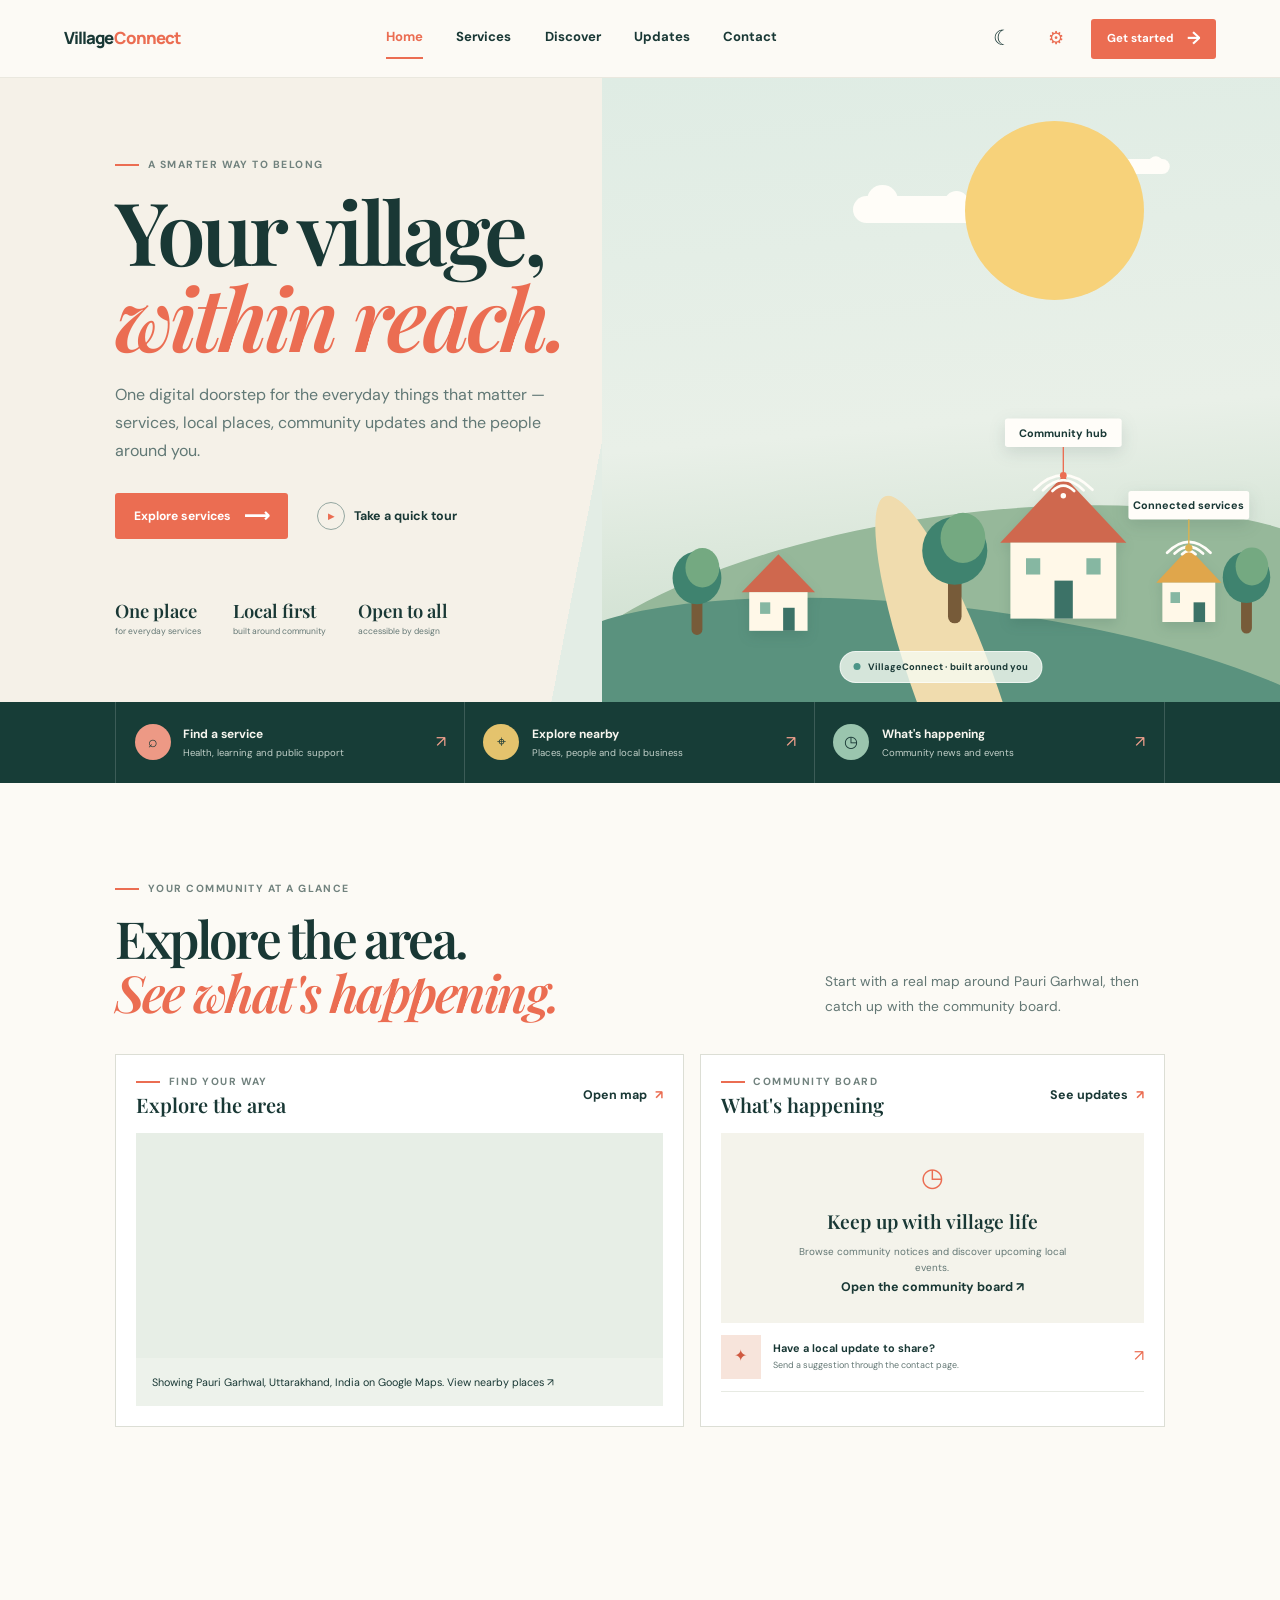
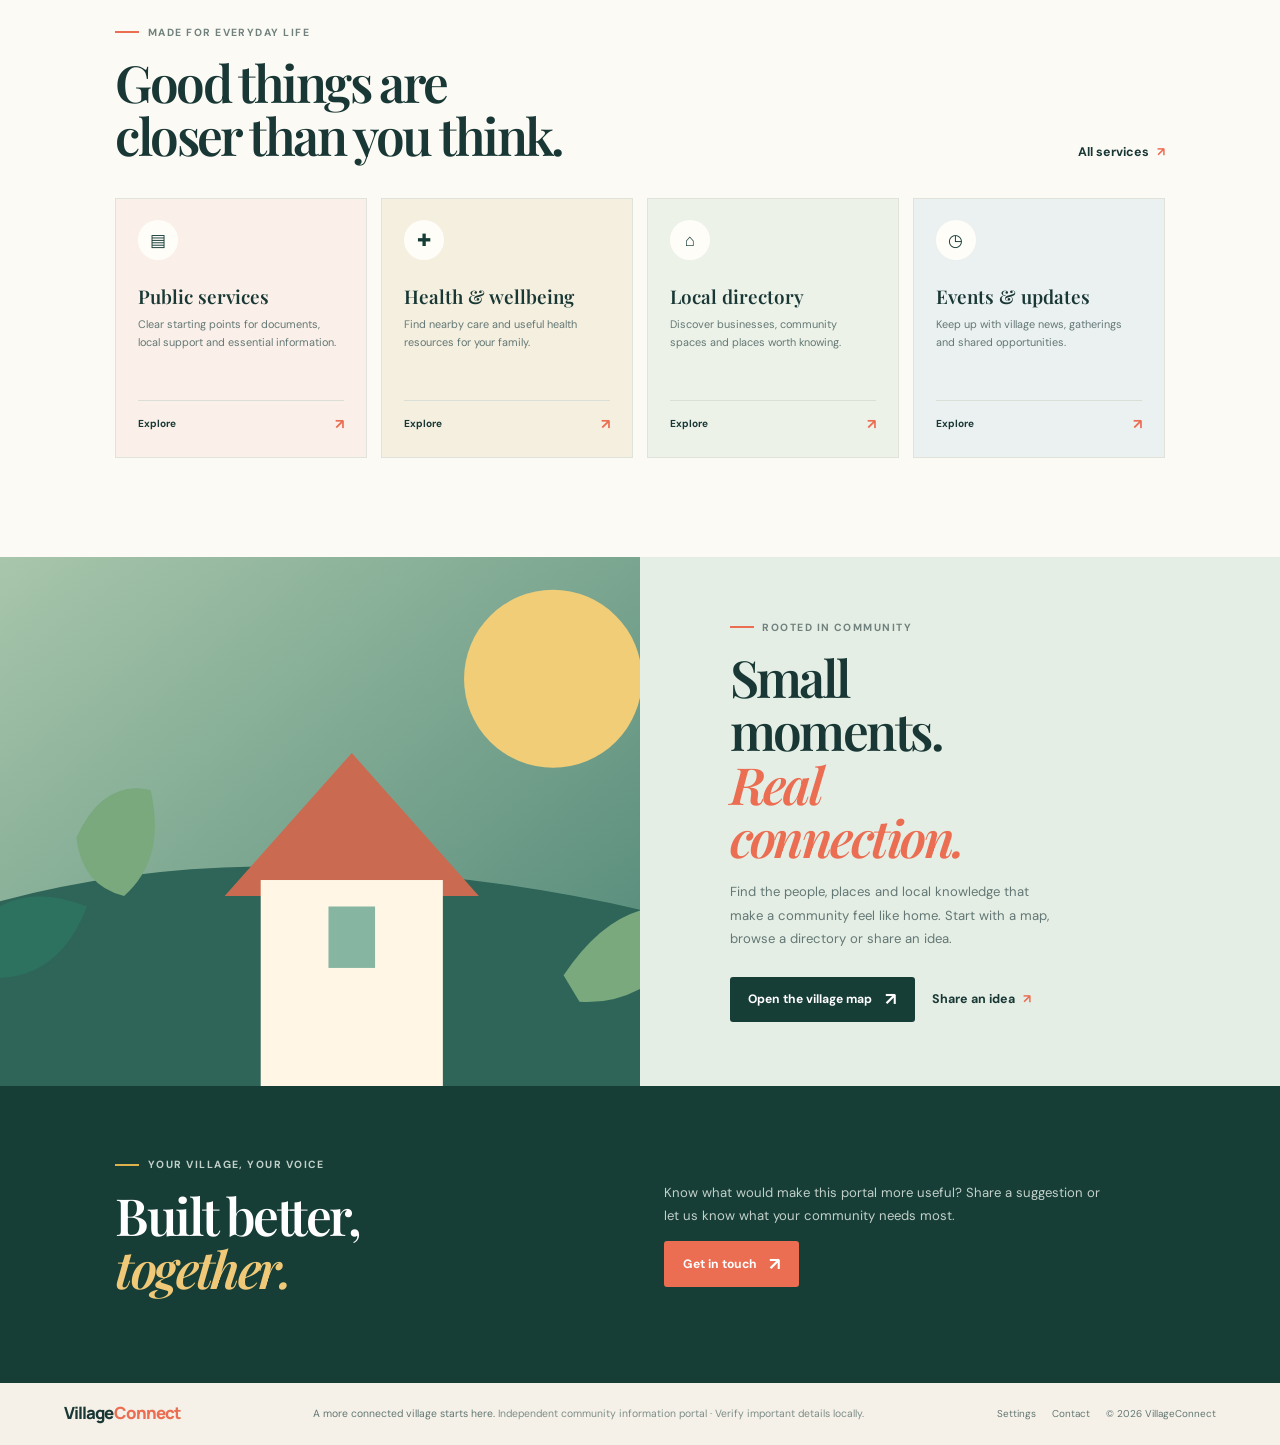
==== index.html @ 23a6b97a "Re-uploaded improved version of VillageConnect Fixes and improvements and new features added." ====
<!doctype html>
<html lang="en">
<head>
  <meta charset="utf-8" />
  <meta name="viewport" content="width=device-width, initial-scale=1" />
  <meta name="theme-color" content="#f7f4ec" />
  <meta name="description" content="VillageConnect brings village services, local places, events and community updates into one welcoming portal." />
  <title>VillageConnect — Your village, within reach</title>
<link rel="icon" href="favicon.svg" type="image/svg+xml">
<link rel="preconnect" href="https://fonts.googleapis.com" />
  <link rel="preconnect" href="https://fonts.gstatic.com" crossorigin />
  <link href="https://fonts.googleapis.com/css2?family=DM+Sans:wght@400;500;600;700&family=Manrope:wght@400;500;600;700;800&family=Playfair+Display:ital,wght@0,600;0,700;1,600;1,700&display=swap" rel="stylesheet" />
  <script src="theme-init.js"></script>
  <link rel="stylesheet" href="styles.css?v=20261008-settings" />
</head>
<body data-page="home">
  <a class="skip-link" href="#main">Skip to content</a>
  <header class="site-header">
    <a class="brand village-brand" href="index.html" aria-label="VillageConnect home"><span>Village<span>Connect</span></span></a>
    <button class="menu-button" type="button" aria-label="Open menu" aria-expanded="false" aria-controls="primary-nav"><span></span><span></span><span></span></button>
    <nav id="primary-nav" class="nav-links" aria-label="Main navigation"><a class="active" href="index.html">Home</a><a href="services.html">Services</a><a href="directory.html">Discover</a><a href="events.html">Updates</a><a href="feedback.html">Contact</a></nav>
    <div class="header-actions"><button class="tool-button theme-toggle" type="button" aria-pressed="false" aria-label="Switch to night mode" title="Switch to night mode"><span class="theme-icon" aria-hidden="true">☾</span></button><a class="settings-link" href="settings.html" aria-label="Open settings" title="Settings"><span aria-hidden="true">⚙</span></a><a class="button button-small button-coral" href="#village-explorer">Get started <span>→</span></a></div>
  </header>

  <main id="main">
    <section class="landing-hero">
      <div class="landing-copy">
        <p class="eyebrow"><span></span> A SMARTER WAY TO BELONG</p>
        <h1>Your village,<br /><em>within reach.</em></h1>
        <p class="landing-lead">One digital doorstep for the everyday things that matter — services, local places, community updates and the people around you.</p>
        <div class="hero-actions"><a class="button button-coral" href="services.html">Explore services <span>⟶</span></a><a class="text-link tour-link" href="#how-it-works"><span class="play">▶</span> Take a quick tour</a></div>
        <div class="landing-proof"><span><b>One place</b><small>for everyday services</small></span><span><b>Local first</b><small>built around community</small></span><span><b>Open to all</b><small>accessible by design</small></span></div>
      </div>
      <div class="landing-art" role="img" aria-label="Illustration of a connected village with local services">
        <div class="art-sky"><span class="art-sun"></span><span class="art-star star-one" aria-hidden="true">✦</span><span class="art-star star-two" aria-hidden="true">✧</span><span class="art-star star-three" aria-hidden="true">✦</span><span class="art-star star-four" aria-hidden="true">✧</span><span class="art-star star-five" aria-hidden="true">·</span><span class="art-cloud cloud-a"></span><span class="art-cloud cloud-b"></span></div>
        <div class="art-hill art-hill-back"></div><div class="art-hill art-hill-front"></div><div class="art-path"></div>
        <svg class="village-scene" viewBox="0 0 1000 620" preserveAspectRatio="xMidYMax meet" role="presentation" focusable="false">
          <g class="scene-tree" transform="translate(140 0)"><rect class="scene-trunk" x="-8" y="465" width="16" height="56" rx="8"/><ellipse class="scene-canopy" cx="0" cy="437" rx="36" ry="39"/><ellipse class="scene-canopy-light" cx="8" cy="422" rx="25" ry="29"/></g>
          <g class="scene-tree" transform="translate(520 0)"><rect class="scene-trunk" x="-10" y="430" width="20" height="74" rx="10"/><ellipse class="scene-canopy" cx="0" cy="397" rx="48" ry="50"/><ellipse class="scene-canopy-light" cx="12" cy="378" rx="33" ry="37"/></g>
          <g class="scene-tree" transform="translate(950 0)"><rect class="scene-trunk" x="-8" y="463" width="16" height="56" rx="8"/><ellipse class="scene-canopy" cx="0" cy="436" rx="35" ry="38"/><ellipse class="scene-canopy-light" cx="8" cy="420" rx="24" ry="28"/></g>
          <g class="scene-home scene-home-small" transform="translate(260 0)"><polygon class="scene-roof" points="-54,458 0,402 54,458"/><rect class="scene-wall" x="-43" y="458" width="86" height="57"/><rect class="scene-window" x="-27" y="473" width="15" height="17"/><rect class="scene-door" x="7" y="481" width="17" height="34"/></g>
          <g class="scene-home scene-home-main" transform="translate(680 0)"><polygon class="scene-roof" points="-93,385 0,286 93,385"/><rect class="scene-wall" x="-78" y="385" width="156" height="112"/><rect class="scene-window" x="-55" y="408" width="21" height="24"/><rect class="scene-window" x="34" y="408" width="21" height="24"/><rect class="scene-door" x="-13" y="441" width="27" height="56"/></g>
          <g class="scene-home scene-home-small scene-home-right" transform="translate(865 0)"><polygon class="scene-roof scene-roof-gold" points="-48,444 0,393 48,444"/><rect class="scene-wall" x="-39" y="444" width="78" height="58"/><rect class="scene-window" x="-27" y="458" width="14" height="16"/><rect class="scene-door" x="7" y="473" width="17" height="29"/></g>
          <g class="scene-signal" transform="translate(680 278)"><path d="M-43 29 Q0 -14 43 29"/><path d="M-30 30 Q0 0 30 30"/><path d="M-16 31 Q0 15 16 31"/><circle cx="0" cy="38" r="4"/></g>
          <g class="scene-signal scene-signal-small" transform="translate(865 376)"><path d="M-32 24 Q0 -8 32 24"/><path d="M-21 25 Q0 5 21 25"/><path d="M-10 26 Q0 16 10 26"/></g>
          <g class="scene-label" transform="translate(680 224)"><rect x="-86" y="-22" width="172" height="42" rx="4"/><text y="5">Community hub</text><path class="scene-label-line" d="M0 20v38"/><circle class="scene-label-dot" cy="62" r="5"/></g>
          <g class="scene-label scene-label-gold" transform="translate(865 331)"><rect x="-89" y="-22" width="178" height="42" rx="4"/><text y="5">Connected services</text><path class="scene-label-line" d="M0 20v38"/><circle class="scene-label-dot" cy="62" r="5"/></g>
        </svg>
        <div class="art-caption"><span></span> VillageConnect · built around you</div>
      </div>
    </section>

    <section class="quick-actions" aria-label="Quick links"><a href="services.html"><span class="quick-icon quick-coral">⌕</span><span><b>Find a service</b><small>Health, learning and public support</small></span><i>↗</i></a><a href="directory.html"><span class="quick-icon quick-gold">⌖</span><span><b>Explore nearby</b><small>Places, people and local business</small></span><i>↗</i></a><a href="events.html"><span class="quick-icon quick-green">◷</span><span><b>What's happening</b><small>Community news and events</small></span><i>↗</i></a></section>

    <section class="section home-community" id="village-explorer">
      <div class="section-heading"><div><p class="eyebrow"><span></span> YOUR COMMUNITY AT A GLANCE</p><h2>Explore the area.<br /><em>See what's happening.</em></h2></div><p class="muted-copy">Start with a real map around Pauri Garhwal, then catch up with the community board.</p></div>
      <div class="portal-lower">
        <section class="portal-panel" aria-labelledby="home-map-heading"><div class="panel-heading"><div><p class="eyebrow"><span></span> FIND YOUR WAY</p><h3 id="home-map-heading">Explore the area</h3></div><a class="text-link" href="map.html">Open map <span>↗</span></a></div><iframe class="google-map-mini" title="Google Maps overview near Pauri Garhwal" loading="lazy" referrerpolicy="no-referrer-when-downgrade" allowfullscreen src="https://maps.google.com/maps?q=Pauri%20Garhwal%2C%20Uttarakhand%2C%20India&amp;output=embed"></iframe><div class="map-fallback" id="mini-map-caption" aria-live="polite">Showing Pauri Garhwal, Uttarakhand on Google Maps.</div></section>
        <section class="portal-panel" aria-labelledby="home-updates-heading"><div class="panel-heading"><div><p class="eyebrow"><span></span> COMMUNITY BOARD</p><h3 id="home-updates-heading">What's happening</h3></div><a class="text-link" href="events.html">See updates <span>↗</span></a></div><div class="board-empty"><span>◷</span><b>Keep up with village life</b><small>Browse community notices and discover upcoming local events.</small><a class="arrow-link" href="events.html">Open the community board ↗</a></div><a class="event-row" href="feedback.html"><span class="event-date">✦</span><span><b>Have a local update to share?</b><small>Send a suggestion through the contact page.</small></span><i>↗</i></a></section>
      </div>
    </section>

    <section class="section home-services" id="how-it-works"><div class="section-heading"><div><p class="eyebrow"><span></span> MADE FOR EVERYDAY LIFE</p><h2>Good things are<br />closer than you think.</h2></div><a class="text-link" href="services.html">All services <span>↗</span></a></div><div class="service-grid"><a class="service-card service-coral" href="services.html#public-services"><span class="service-icon">▤</span><h3>Public services</h3><p>Clear starting points for documents, local support and essential information.</p><span class="card-arrow">Explore <b>↗</b></span></a><a class="service-card service-gold" href="services.html#health"><span class="service-icon">✚</span><h3>Health & wellbeing</h3><p>Find nearby care and useful health resources for your family.</p><span class="card-arrow">Explore <b>↗</b></span></a><a class="service-card service-green" href="directory.html"><span class="service-icon">⌂</span><h3>Local directory</h3><p>Discover businesses, community spaces and places worth knowing.</p><span class="card-arrow">Explore <b>↗</b></span></a><a class="service-card service-blue" href="events.html"><span class="service-icon">◷</span><h3>Events & updates</h3><p>Keep up with village news, gatherings and shared opportunities.</p><span class="card-arrow">Explore <b>↗</b></span></a></div></section>

    <section class="discover-band"><div class="discover-art" aria-hidden="true"><svg class="discover-scene" viewBox="0 0 1000 500" preserveAspectRatio="xMidYMid slice" role="presentation" focusable="false"><path class="discover-hill" d="M0 400 Q250 275 530 295 Q790 310 1000 395 V500 H0Z"/><circle class="discover-sun" cx="720" cy="115" r="84"/><circle class="discover-moon-shadow" cx="720" cy="115" r="86"/><g class="discover-stamp" transform="translate(115 78) rotate(-8)"><rect x="-55" y="-36" width="110" height="72"/><text y="-3">LOCAL</text><text y="19">MATTERS</text></g><path class="discover-leaf discover-leaf-one" d="M150 390 Q190 295 280 330 Q245 420 150 390Z"/><path class="discover-leaf discover-leaf-two" d="M270 265 Q295 210 340 220 Q355 285 315 320 Q275 310 270 265Z"/><path class="discover-leaf discover-leaf-three" d="M730 395 Q790 305 870 340 Q815 425 745 420Z"/><g class="discover-home" transform="translate(530 0)"><polygon class="discover-roof" points="-120,320 0,185 120,320"/><rect class="discover-wall" x="-86" y="305" width="172" height="195"/><rect class="discover-window" x="-22" y="330" width="44" height="58"/></g></svg></div><div class="discover-copy"><p class="eyebrow"><span></span> ROOTED IN COMMUNITY</p><h2>Small moments.<br /><em>Real connection.</em></h2><p>Find the people, places and local knowledge that make a community feel like home. Start with a map, browse a directory or share an idea.</p><div class="discover-links"><a class="button button-dark" href="map.html">Open the village map <span>↗</span></a><a class="arrow-link" href="feedback.html">Share an idea <span>↗</span></a></div></div></section>

    <section class="home-contact"><div><p class="eyebrow light"><span></span> YOUR VILLAGE, YOUR VOICE</p><h2>Built better,<br /><em>together.</em></h2></div><div><p>Know what would make this portal more useful? Share a suggestion or let us know what your community needs most.</p><a class="button button-coral" href="feedback.html">Get in touch <span>↗</span></a></div></section>
  </main>
  <footer class="site-footer village-footer"><a class="brand village-brand" href="index.html"><span>Village<span>Connect</span></span></a><p>A more connected village starts here. <span class="footer-trust">Independent community information portal · Verify important details locally.</span></p><div class="footer-links"><a href="settings.html">Settings</a><a href="feedback.html">Contact</a><span>© 2026 VillageConnect</span></div></footer>
  <script src="script.js"></script>
</body>
</html>
---- styles.css ----
:root {
  color-scheme: light;
  --ink: #193835;
  --forest: #173d37;
  --forest-light: #315d54;
  --coral: #eb6d52;
  --coral-dark: #cf5940;
  --gold: #ddb24d;
  --teal: #4b9487;
  --cream: #f5f1e8;
  --paper: #fcfaf5;
  --sage: #e3ede5;
  --muted: #637774;
  --line: #dcded5;
  --shadow: 0 16px 40px #153a3218;
}
* { box-sizing: border-box; }
html { scroll-behavior: smooth; scroll-padding-top: 86px; }
body { width: 100%; max-width: 100%; margin: 0; overflow-x: clip; background: var(--paper); color: var(--ink); font: 400 16px/1.55 'DM Sans', Arial, sans-serif; transition: background-color .55s ease, color .55s ease; }
img, iframe, video { max-width: 100%; }
main, section, article, aside, nav, footer { min-width: 0; }
a { color: inherit; text-decoration: none; }
button, input, textarea, select { font: inherit; }
button { color: inherit; }
[hidden] { display: none !important; }
.skip-link { position: fixed; z-index: 100; top: -5rem; left: 1rem; padding: .7rem 1rem; background: var(--forest); color: white; }
.skip-link:focus { top: 1rem; }
a:focus-visible, button:focus-visible, input:focus-visible, textarea:focus-visible, select:focus-visible { outline: 3px solid var(--coral); outline-offset: 3px; }
.site-header { height: 78px; padding: 0 clamp(1.25rem, 5vw, 5.3rem); display: flex; justify-content: space-between; align-items: center; background: rgba(252, 250, 245, .9); background: color-mix(in srgb, var(--paper) 88%, transparent); -webkit-backdrop-filter: blur(14px); backdrop-filter: blur(14px); position: sticky; top: 0; z-index: 20; border-bottom: 1px solid #eae8df; }
.brand { display: inline-flex; align-items: center; gap: .65rem; font: 800 1.05rem/1 'Manrope', sans-serif; letter-spacing: -.055em; white-space: nowrap; }
.brand > span:last-child > span { color: var(--coral); }
.nav-links { display: flex; gap: clamp(1rem, 2.6vw, 2.3rem); align-items: center; font-size: .82rem; font-weight: 700; }
.nav-links a { padding: .6rem 0; border-bottom: 2px solid transparent; }
.nav-links a:hover, .nav-links a.active { color: var(--coral); border-color: var(--coral); }
.header-actions { display: flex; align-items: center; gap: 1rem; }
.tool-button { border: 0; background: transparent; font-size: 1.3rem; cursor: pointer; }
.theme-toggle { width: 38px; height: 38px; display: grid; place-items: center; border-radius: 50%; color: var(--ink); transition: background-color .3s ease, color .3s ease; }
.theme-toggle:hover { background: var(--sage); }
.settings-link { width: 38px; height: 38px; display: grid; place-items: center; flex: 0 0 38px; border-radius: 50%; color: var(--coral); font-size: 1.15rem; line-height: 1; transition: background-color .25s ease, color .25s ease, transform .35s ease; }
.settings-link:hover { background: var(--sage); transform: rotate(35deg); }
.theme-icon { display: inline-block; line-height: 1; transition: transform .55s cubic-bezier(.2,.8,.2,1); }
html.night-mode .theme-icon { transform: rotate(-28deg); }
.site-header, .site-footer, .page-hero, .filter-bar, .portal-panel, .catalog-card, .place-card, .board-panel, .feedback-form-card, .guide-nav, .nearby-grid a, .board-empty, .map-fallback, .portal-footnote, .board-categories span, .feedback-aside, .empty-state, .discover-band, .home-contact, .filter-chip, .favorite-toggle, .copy-number, .font-control, .settings-toggle, .location-button { transition: background-color .55s ease, color .55s ease, border-color .55s ease; }
.menu-button { display: none; }
.button { min-height: 44px; border: 1px solid transparent; border-radius: 3px; display: inline-flex; align-items: center; justify-content: center; gap: .8rem; padding: .78rem 1.1rem; background: var(--forest); color: white; font-size: .76rem; font-weight: 700; cursor: pointer; transition: transform .18s ease, background .18s ease; }
.button:hover { transform: translateY(-2px); background: var(--forest-light); }
.button span { font-size: 1.1rem; line-height: .8; }
.button-small { min-height: 40px; padding: .62rem .9rem; font-size: .72rem; }
.button-coral { background: var(--coral); }
.button-coral:hover { background: var(--coral-dark); }
.button-dark { background: var(--forest); }
.button-outline { color: var(--forest); border-color: #aab9ae; background: transparent; }
.button-outline:hover { color: white; background: var(--forest); }
.text-link, .arrow-link { font-size: .78rem; font-weight: 700; }
.text-link span, .arrow-link span { color: var(--coral); margin-left: .3rem; }
.eyebrow { display: flex; align-items: center; gap: .55rem; margin: 0 0 1.05rem; color: #71827e; font-size: .65rem; line-height: 1.3; letter-spacing: .14em; font-weight: 700; }
.eyebrow > span { display: inline-block; width: 24px; height: 2px; background: var(--coral); }
h1, h2, h3, p { margin-top: 0; }
h1, h2 { font-family: 'Playfair Display', Georgia, serif; font-weight: 600; letter-spacing: -.05em; }
h1 em, h2 em { color: var(--coral); font-weight: 600; }
h1 { font-size: clamp(3.2rem, 6.1vw, 5.5rem); line-height: .98; margin-bottom: 1.35rem; }
h2 { font-size: clamp(2.2rem, 4vw, 3.5rem); line-height: 1.04; margin-bottom: 1rem; }
h3 { font: 600 1.25rem/1.2 'Playfair Display', Georgia, serif; }
.muted-copy { color: var(--muted); font-size: .86rem; line-height: 1.8; }

/* Landing page */
.landing-hero { min-height: 600px; display: grid; grid-template-columns: 47% 53%; position: relative; overflow: hidden; background: linear-gradient(101deg, var(--cream) 0 48%, var(--sage) 48% 100%); padding: 5rem clamp(1.5rem, 9vw, 9rem) 4rem; }
.landing-copy { position: relative; z-index: 5; max-width: 570px; align-self: center; }
.landing-copy h1 { font-size: clamp(3.8rem, 6.8vw, 6.2rem); color: var(--ink); }
.landing-copy h1 em { color: var(--coral); }
.landing-lead { max-width: 480px; color: #617875; font-size: 1rem; line-height: 1.75; margin: 0 0 1.8rem; }
.hero-actions { display: flex; align-items: center; gap: 1.5rem; flex-wrap: wrap; }
.tour-link { display: inline-flex; align-items: center; }
.play { width: 28px; height: 28px; margin-right: .55rem; border: 1px solid #94a7a1; border-radius: 50%; display: inline-grid; place-items: center; font-size: .5rem; }
.landing-proof { display: flex; gap: 2rem; margin-top: 3.7rem; }
.landing-proof span { display: flex; flex-direction: column; font-size: .64rem; color: var(--muted); }
.landing-proof b { color: var(--ink); font: 600 1.15rem 'Playfair Display', Georgia, serif; margin-bottom: .1rem; }
.landing-art { position: absolute; inset: 0 0 0 47%; overflow: hidden; background: linear-gradient(175deg, #dfece4 0%, #e9f0e8 55%, #c2d8c4 100%); transition: background .9s ease; }
.art-sky { position: absolute; inset: 0 0 37%; }
.art-sun { position: absolute; z-index: 2; top: 11%; right: 20%; width: clamp(64px, 14vw, 220px); aspect-ratio: 1; border-radius: 50%; background: #f7d27a; transition: background-color .75s ease, transform .85s ease, box-shadow .85s ease; }
.art-sun::after { content: ''; position: absolute; inset: -2%; border-radius: 50%; background: #142344; opacity: 0; transform: translate(0, 0) scale(.82); transition: opacity .65s ease, transform .85s cubic-bezier(.2,.8,.2,1); }
.art-star { position: absolute; z-index: 1; color: #f5f0d8; opacity: 0; transform: scale(.45); text-shadow: 0 0 12px #e9efff99; transition: opacity .7s ease, transform .8s cubic-bezier(.2,.8,.2,1); }
.star-one { top: 18%; left: 20%; font-size: 14px; }
.star-two { top: 44%; left: 30%; font-size: 18px; }
.star-three { top: 24%; right: 43%; font-size: 11px; }
.star-four { top: 53%; right: 18%; font-size: 17px; }
.star-five { top: 14%; right: 35%; font-size: 28px; }
.art-cloud { position: absolute; width: clamp(46px, 13vw, 130px); height: clamp(12px, 2.7vw, 27px); border-radius: 100px; background: #fffdf8; }
.art-cloud::before, .art-cloud::after { content: ''; position: absolute; bottom: 7px; border-radius: 50%; background: inherit; }
.art-cloud::before { left: clamp(8px, 1.15vw, 22px); width: clamp(16px, 2.4vw, 46px); height: clamp(16px, 2.4vw, 46px); }
.art-cloud::after { right: clamp(7px, 1.05vw, 20px); width: clamp(14px, 1.95vw, 37px); height: clamp(14px, 1.95vw, 37px); }
.cloud-a { top: 30%; left: 37%; }
.cloud-b { top: 19%; right: 12%; transform: scale(.55); }
.art-hill { position: absolute; bottom: -18%; left: -10%; width: 125%; border-radius: 50% 50% 0 0; }
.art-hill-back { height: 48%; background: #96b89a; transform: rotate(-8deg); }
.art-hill-front { height: 37%; bottom: -22%; background: #5a927e; transform: rotate(7deg); }
.art-path { position: absolute; bottom: -30%; left: 46%; width: 12%; height: 65%; transform: rotate(-20deg); border-radius: 50%; background: #f0dcae; }
.village-scene { position: absolute; z-index: 3; inset: 0; display: block; width: 100%; height: 100%; }
.scene-home { filter: drop-shadow(0 8px 9px #244f4225); }
.scene-wall { fill: #fff8e8; transition: fill .8s ease; }
.scene-roof { fill: #cf684e; transition: fill .8s ease; }
.scene-roof-gold { fill: #e0a64b; }
.scene-door { fill: #3c7267; transition: fill .8s ease; }
.scene-window { fill: #86b7a2; transition: fill .8s ease; }
.scene-trunk { fill: #775b39; transition: fill .8s ease; }
.scene-canopy { fill: #3f836f; transition: fill .8s ease; }
.scene-canopy-light { fill: #74a981; transition: fill .8s ease; }
.scene-signal { fill: none; stroke: #fffdf8; stroke-width: 4; stroke-linecap: round; transition: opacity .8s ease; }
.scene-signal circle { fill: #fffdf8; stroke: none; }
.scene-label rect { fill: #fffdf9; filter: drop-shadow(0 8px 12px #19383520); }
.scene-label text { fill: #193835; font: 700 16px 'DM Sans', Arial, sans-serif; text-anchor: middle; }
.scene-label-line { fill: none; stroke: #eb6d52; stroke-width: 2; }
.scene-label-dot { fill: #eb6d52; }
.scene-label-gold .scene-label-line, .scene-label-gold .scene-label-dot { stroke: #ddb24d; fill: #ddb24d; }
.art-caption { position: absolute; z-index: 6; bottom: 1.2rem; left: 50%; transform: translateX(-50%); padding: .5rem .8rem; border: 1px solid #ffffff9c; border-radius: 100px; background: #f7fbf3c9; font-size: .58rem; font-weight: 700; white-space: nowrap; }
.art-caption span { display: inline-block; width: 7px; height: 7px; margin-right: .4rem; border-radius: 50%; background: var(--teal); }
.art-hill, .art-path, .art-cloud, .art-caption { transition: background-color .8s ease, border-bottom-color .8s ease, color .8s ease, opacity .8s ease, box-shadow .8s ease; }
.art-cloud { transition: background-color .8s ease, opacity .8s ease; }
.quick-actions { padding: 0 clamp(1.5rem, 9vw, 9rem); display: grid; grid-template-columns: repeat(3, 1fr); background: var(--forest); }
.quick-actions a { display: flex; align-items: center; gap: .8rem; padding: 1.4rem 1.15rem; color: #f7f6ef; border-right: 1px solid #ffffff29; transition: background .2s; }
.quick-actions a:first-child { border-left: 1px solid #ffffff29; }
.quick-actions a:hover { background: #ffffff0d; }
.quick-actions b, .quick-actions small { display: block; }
.quick-actions b { font-size: .75rem; }
.quick-actions small { margin-top: .15rem; color: #c2d0c9; font-size: .6rem; }
.quick-actions i { margin-left: auto; color: #f5a28f; font-style: normal; }
.quick-icon { width: 36px; height: 36px; flex: 0 0 auto; border-radius: 50%; display: grid; place-items: center; color: var(--ink); font-size: 1rem; }
.quick-coral { background: #ed9985; }.quick-gold { background: #e4c36d; }.quick-green { background: #9ac5ae; }
.section { padding: 6.2rem clamp(1.5rem, 9vw, 9rem); }
.section-heading { display: flex; justify-content: space-between; align-items: end; gap: 1.5rem; margin-bottom: 2.2rem; }
.section-heading h2 { margin-bottom: 0; }
.home-community .section-heading > p { max-width: 340px; margin: 0; }
.service-grid { display: grid; grid-template-columns: repeat(4, 1fr); gap: .9rem; }
.service-card { display: flex; flex-direction: column; min-height: 260px; padding: 1.35rem; border: 1px solid #e0e3da; transition: transform .2s, box-shadow .2s, background-color .55s ease, color .55s ease, border-color .55s ease; }
.service-card:hover { transform: translateY(-4px); box-shadow: var(--shadow); }
.service-coral { background: #faf0e9; }.service-gold { background: #f4efdf; }.service-green { background: #edf2e9; }.service-blue { background: #ebf1f1; }
.service-icon { width: 40px; height: 40px; display: grid; place-items: center; margin-bottom: 1.6rem; border-radius: 50%; background: #fffdf8; color: var(--forest); font-size: 1.05rem; }
.service-card h3 { margin: 0 0 .5rem; font-size: 1.18rem; }
.service-card p { margin: 0 0 1rem; color: var(--muted); font-size: .68rem; line-height: 1.65; }
.card-arrow { display: flex; justify-content: space-between; align-items: center; margin-top: auto; padding-top: .7rem; border-top: 1px solid #d9dfd6; font-size: .63rem; font-weight: 700; }
.card-arrow b { color: var(--coral); font-size: .9rem; }
.discover-band { display: grid; grid-template-columns: 1fr 1fr; background: #e4eee5; }
.discover-art { position: relative; min-height: 420px; overflow: hidden; background: linear-gradient(140deg, #a8c6ab, #4d8575); transition: background .9s ease; }
.discover-scene { position: absolute; inset: 0; display: block; width: 100%; height: 100%; }
.discover-hill { fill: #2e6558; transition: fill .8s ease; }
.discover-sun { fill: #f1cd78; transform-origin: 720px 115px; transition: fill .75s ease, transform .85s ease, filter .85s ease; }
.discover-moon-shadow { fill: #203b53; opacity: 0; transform-origin: 720px 115px; transition: opacity .65s ease, transform .85s cubic-bezier(.2,.8,.2,1); }
.discover-roof { fill: #ca6b51; transition: fill .8s ease; }
.discover-wall { fill: #fff6e5; transition: fill .8s ease; }
.discover-window { fill: #86b6a1; transition: fill .8s ease; }
.discover-leaf { transition: fill .8s ease; }
.discover-leaf-one { fill: #2d725f; }
.discover-leaf-two, .discover-leaf-three { fill: #79a97d; }
.discover-stamp rect { fill: none; stroke: #ffffffa6; stroke-width: 1.5; }
.discover-stamp text { fill: #fff; font: 700 15px 'DM Sans', Arial, sans-serif; letter-spacing: 2px; text-anchor: middle; }
.discover-copy { align-self: center; max-width: 500px; padding: 4rem clamp(2rem, 7vw, 7rem); }
.discover-copy p:not(.eyebrow) { color: var(--muted); font-size: .82rem; line-height: 1.8; }
.discover-links { display: flex; align-items: center; gap: 1.1rem; flex-wrap: wrap; margin-top: 1.6rem; }
.updates-grid { display: grid; grid-template-columns: repeat(3, 1fr); gap: 1rem; }
.update-card { display: flex; flex-direction: column; border: 1px solid var(--line); background: white; min-height: 260px; padding-bottom: 1rem; transition: transform .2s, box-shadow .2s; }
.update-card:hover { transform: translateY(-3px); box-shadow: var(--shadow); }
.update-art { height: 120px; display: grid; place-items: center; color: white; font-size: 2rem; }
.update-art-market { background: linear-gradient(135deg, #bb7459, #e2b361); }.update-art-calendar { background: linear-gradient(135deg, #416f70, #8eb39a); }.update-art-people { background: linear-gradient(135deg, #637d8c, #93b8a5); }
.update-meta { margin: 1rem 1rem .35rem; color: #7c8b86; font-size: .52rem; letter-spacing: .12em; font-weight: 700; }
.update-card>b { margin: 0 1rem .9rem; font: 600 1.12rem/1.3 'Playfair Display', Georgia, serif; }
.update-open { margin: auto 1rem 0; padding-top: .65rem; border-top: 1px solid var(--line); font-size: .63rem; font-weight: 700; }
.home-updates { background: #f8f6ef; }
.home-contact { display: grid; grid-template-columns: 1fr 1fr; align-items: center; gap: 3rem; padding: 4.5rem clamp(1.5rem, 9vw, 9rem); background: var(--forest); color: white; }
.home-contact h2 em { color: #efc978; }
.home-contact>div:last-child p { max-width: 440px; color: #c2d0c9; font-size: .82rem; line-height: 1.75; }
.home-contact .eyebrow { color: #c1d0c8; }
.home-contact .eyebrow>span { background: var(--gold); }
.site-footer { display: flex; align-items: center; justify-content: space-between; gap: 1rem; padding: 1.4rem clamp(1.25rem, 5vw, 5.3rem); background: var(--cream); }
.site-footer>p { margin: 0; color: var(--muted); font-size: .65rem; }
.footer-trust { opacity: .82; }
.footer-links { display: flex; align-items: center; gap: 1rem; color: var(--muted); font-size: .62rem; }
.footer-links a:hover { color: var(--coral-dark); }

/* Shared page elements */
.page-hero { position: relative; padding: 2rem clamp(1.5rem, 9vw, 9rem) 3.2rem; background: var(--cream); overflow: hidden; }
.page-hero h1 { font-size: clamp(3rem, 5.5vw, 4.7rem); margin: .3rem 0 1rem; }
.page-hero .lead { max-width: 600px; color: var(--muted); font-size: .9rem; }
.breadcrumbs { display: flex; gap: .5rem; margin: 0 0 1.6rem; color: #80908a; font-size: .62rem; }
.breadcrumbs a:hover { color: var(--coral); }
.page-content { padding: 3.5rem clamp(1.5rem, 9vw, 9rem) 5rem; }
.filter-bar { display: flex; align-items: center; flex-wrap: wrap; gap: .75rem; padding: .7rem; border: 1px solid var(--line); background: white; }
.filter-bar>span { font-size: 1.2rem; color: #84958f; }
.filter-bar input { flex: 1; min-width: 180px; border: 0; outline: 0; padding: .45rem; background: transparent; font-size: .75rem; color: var(--ink); }
.filter-buttons { display: flex; gap: .35rem; flex-wrap: wrap; }
.filter-chip { border: 1px solid transparent; border-radius: 100px; padding: .48rem .75rem; background: #edf1eb; color: #5c706a; font-size: .59rem; font-weight: 700; cursor: pointer; }
.filter-chip:hover { border-color: #b8c8bd; }
.filter-chip.selected { background: var(--forest); color: white; }
.result-count { margin: .75rem 0 1rem; color: #85928c; font-size: .6rem; }
.notice-card { display: flex; align-items: center; gap: .75rem; padding: 1rem; margin-top: 1.4rem; background: #edf2eb; color: #5b6e69; }
.notice-card>span { color: var(--teal); font-size: 1rem; }
.notice-card p { flex: 1; margin: 0; font-size: .65rem; line-height: 1.6; }
.notice-card a { font-size: .62rem; font-weight: 700; white-space: nowrap; }
.empty-state { padding: 3rem 1rem; text-align: center; background: #f4f2e9; }
.empty-state h2 { font-size: 1.6rem; margin: .5rem 0; }
.empty-state p { color: var(--muted); font-size: .72rem; }

/* Portal dashboard */
.portal-welcome { display: grid; grid-template-columns: 1fr .8fr; align-items: center; min-height: 340px; padding: 2.5rem clamp(1.5rem, 9vw, 9rem); background: var(--sage); }
.portal-welcome h1 { font-size: clamp(3rem, 5vw, 4.5rem); margin: .2rem 0 1rem; }
.portal-welcome .lead { max-width: 540px; color: var(--muted); font-size: .86rem; }
.portal-welcome-art { justify-self: center; position: relative; width: 230px; height: 230px; border-radius: 50%; display: grid; place-items: center; background: radial-gradient(circle at 35% 30%, #fffdf8, #c4dcc8); color: var(--forest); font: 5.5rem 'Playfair Display', Georgia, serif; box-shadow: 0 16px 40px #315c4b20; }
.portal-welcome-art::before, .portal-welcome-art::after { content: ''; position: absolute; inset: -18px; border: 1px solid #79a38c66; border-radius: 50%; }
.portal-welcome-art::after { inset: -37px; border-style: dashed; }
.portal-content { padding: 3.3rem clamp(1.5rem, 9vw, 9rem) 5rem; }
.portal-heading { display: flex; justify-content: space-between; align-items: end; gap: 1rem; }
.portal-heading h2 { font-size: 2rem; margin: 0; }
.portal-search { display: flex; align-items: center; gap: .65rem; position: relative; margin: 1.5rem 0 1.2rem; padding: .55rem .6rem .55rem .95rem; border: 1px solid var(--line); background: white; }
.portal-search>span { color: #82918b; font-size: 1.35rem; }
.portal-search input { flex: 1; min-width: 0; padding: .45rem; border: 0; outline: 0; font-size: .76rem; }
.portal-search button { padding: .68rem .9rem; border: 0; background: var(--forest); color: white; font-size: .66rem; font-weight: 700; cursor: pointer; }
.search-feedback { position: absolute; z-index: 4; top: 100%; left: 0; width: 100%; margin: 0; padding: .75rem 1rem; background: white; box-shadow: var(--shadow); font-size: .67rem; }
.search-feedback:empty { display: none; }
.search-feedback a { margin: 0 .3rem; color: var(--coral-dark); font-weight: 700; }
.portal-shortcuts { display: grid; grid-template-columns: repeat(4, 1fr); gap: .8rem; }
.portal-shortcuts>a { min-height: 140px; display: flex; flex-direction: column; align-items: flex-start; position: relative; padding: 1.15rem; border: 1px solid var(--line); background: white; transition: transform .2s, box-shadow .2s; }
.portal-shortcuts>a:hover { transform: translateY(-3px); box-shadow: var(--shadow); }
.portal-shortcuts b { font-size: .74rem; }
.portal-shortcuts small { margin-top: .18rem; color: var(--muted); font-size: .59rem; }
.portal-shortcuts i { position: absolute; top: 1rem; right: 1rem; color: var(--coral); font-style: normal; }
.shortcut-icon { width: 35px; height: 35px; display: grid; place-items: center; margin-bottom: .8rem; border-radius: 50%; font-size: 1rem; }
.shortcut-coral { background: #f9e1d7; color: #ba563f; }.shortcut-green { background: #dcecdf; color: #467b67; }.shortcut-gold { background: #f4e9cb; color: #957429; }.shortcut-blue { background: #dce9ed; color: #3f7480; }
.portal-lower { display: grid; grid-template-columns: 1.1fr .9fr; gap: 1rem; margin-top: 1.6rem; }
.portal-panel { padding: 1.25rem; border: 1px solid var(--line); background: white; }
.panel-heading { display: flex; justify-content: space-between; align-items: center; margin-bottom: 1rem; }
.panel-heading h3 { margin: 0; }
.panel-heading .eyebrow { margin-bottom: .25rem; }
.google-map-mini { width: 100%; height: 225px; border: 0; display: block; background: #e7eee6; }
.events-map { height: 260px; }
.updates-map-link { display: inline-flex; margin: .8rem 0 .2rem; }
.map-fallback { padding: 1rem; background: #edf2eb; font-size: .67rem; }
.event-row { display: flex; align-items: center; gap: .75rem; padding: .75rem 0; border-bottom: 1px solid #e7eae3; }
.event-date { width: 40px; height: 44px; display: flex; flex-direction: column; justify-content: center; align-items: center; background: #f7e4db; color: var(--coral-dark); }
.event-date b { font: 600 1.2rem/1 'Playfair Display', Georgia, serif; }.event-date small { font-size: .48rem; font-weight: 700; }
.event-row>span:nth-child(2) { display: flex; flex-direction: column; }.event-row>span:nth-child(2)>b { font-size: .68rem; }.event-row>span:nth-child(2)>small { margin-top: .15rem; color: var(--muted); font-size: .56rem; }.event-row>i { margin-left: auto; color: var(--coral); font-style: normal; }
.portal-footnote { display: flex; gap: .65rem; margin-top: 1.2rem; padding: .9rem; background: #edf1eb; color: var(--muted); font-size: .62rem; }.portal-footnote p { margin: 0; }

/* Catalogues and discovery */
.service-catalog, .directory-grid { display: grid; grid-template-columns: repeat(3, 1fr); gap: .9rem; }
.catalog-card, .place-card { border: 1px solid var(--line); background: white; }
.catalog-card { min-height: 245px; display: flex; flex-direction: column; padding: 1.25rem; }
.catalog-icon { width: 39px; height: 39px; display: grid; place-items: center; margin-bottom: .9rem; border-radius: 50%; background: #e5eee4; color: var(--forest); }
.catalog-card .tag { margin: 0 0 .4rem; color: #82908a; font-size: .5rem; letter-spacing: .12em; font-weight: 700; }
.catalog-card h2 { margin: 0 0 .55rem; font-size: 1.3rem; }
.catalog-card p { margin: 0 0 1rem; color: var(--muted); font-size: .68rem; line-height: 1.65; }
.card-action { margin-top: auto; padding-top: .65rem; border-top: 1px solid var(--line); font-size: .63rem; font-weight: 700; }
.card-action span { margin-left: .3rem; color: var(--coral); }
.place-card { overflow: hidden; }
.place-art { height: 115px; display: grid; place-items: center; color: white; font-size: 2rem; }
.art-clinic { background: linear-gradient(135deg,#d58a70,#b85c48); }.art-civic { background: linear-gradient(135deg,#315d61,#1c463f); }.art-learning { background: linear-gradient(135deg,#6f91a0,#405d77); }.art-market { background: linear-gradient(135deg,#d2a146,#9c6d36); }.art-community { background: linear-gradient(135deg,#69a28a,#3f7565); }.art-outdoors { background: linear-gradient(135deg,#8da76b,#537d5e); }
.place-body { padding: 1rem; }
.place-type { color: #7c8b85; font-size: .49rem; font-weight: 700; letter-spacing: .1em; }
.place-body h2 { margin: .4rem 0; font-size: 1.17rem; }
.place-body p { min-height: 2.4em; margin: 0 0 .8rem; color: var(--muted); font-size: .64rem; line-height: 1.55; }
.place-actions { display: flex; justify-content: space-between; align-items: center; padding-top: .65rem; border-top: 1px solid #e7eae2; }
.place-actions a { font-size: .61rem; font-weight: 700; color: var(--forest); }
.favorite-toggle { width: 31px; height: 31px; border: 1px solid var(--line); border-radius: 50%; background: white; color: #72847d; font-size: 1rem; cursor: pointer; }
.favorite-toggle.saved { color: var(--coral); background: #fff0eb; }
.guide-layout { display: grid; grid-template-columns: 200px 1fr; gap: 2.5rem; }
.guide-nav { display: flex; flex-direction: column; gap: .65rem; align-self: start; position: sticky; top: 1rem; padding: 1.1rem; background: var(--cream); }
.guide-nav b { margin-bottom: .2rem; font-size: .68rem; }.guide-nav a { color: var(--muted); font-size: .63rem; }.guide-nav a:hover { color: var(--coral); }
.guide-articles { max-width: 760px; }.guide-articles article { scroll-margin-top: 1rem; padding: 0 0 2rem; margin-bottom: 2rem; border-bottom: 1px solid var(--line); }.guide-articles article:last-child { border: 0; }.guide-articles h2 { font-size: 1.75rem; }.guide-articles p:not(.eyebrow) { color: var(--muted); font-size: .8rem; line-height: 1.8; }

/* Real map */
.map-intro { max-width: 650px; }
.map-search-form { display: flex; gap: .5rem; max-width: 760px; margin: 1.5rem 0 .75rem; }
.map-search-form input { flex: 1; min-width: 0; padding: .85rem; border: 1px solid #d5ddd5; background: white; font-size: .74rem; }
.map-search-form .button { flex: 0 0 auto; }
.map-status { min-height: 1.4em; color: var(--muted); font-size: .62rem; }
.map-tools { display: flex; justify-content: space-between; align-items: center; gap: 1rem; margin: 1rem 0; }
.map-categories { display: flex; flex-wrap: wrap; gap: .45rem; }
.google-map-frame { display: block; width: 100%; height: min(62vw, 570px); min-height: 390px; border: 1px solid #d4ddd5; background: #e7eee6; }
.map-note { margin: .65rem 0 0; color: #75847e; font-size: .58rem; }
.nearby-grid { display: grid; grid-template-columns: repeat(4, 1fr); gap: .7rem; margin-top: 1.4rem; }
.nearby-grid a { padding: .9rem; border: 1px solid var(--line); background: white; font-size: .67rem; font-weight: 700; }
.nearby-grid a span { display: block; margin-bottom: .35rem; color: var(--coral); font-size: 1.15rem; }
.location-button { border: 1px solid var(--line); background: white; padding: .7rem .8rem; font-size: .62rem; font-weight: 700; cursor: pointer; }

/* Updates and contact */
.updates-board { display: grid !important; grid-template-columns: minmax(0, 1.2fr) minmax(340px, .8fr) !important; gap: 1rem; align-items: start; width: 100%; }
.updates-board > .board-panel { min-width: 0; }
.updates-board > .board-panel:first-child { grid-column: 1; grid-row: 1; }
.updates-board > .board-panel#calendar { grid-column: 2 !important; grid-row: 1 !important; }
@media (max-width: 760px) { .updates-board { grid-template-columns: 1fr !important; } .updates-board > .board-panel:first-child, .updates-board > .board-panel#calendar { grid-column: auto !important; grid-row: auto !important; } }
.board-panel { padding: 1.4rem; border: 1px solid var(--line); background: white; }
.board-panel h2 { font-size: 1.8rem; }.board-panel p { color: var(--muted); font-size: .74rem; line-height: 1.7; }
.board-empty { display: grid; place-items: center; min-height: 190px; padding: 1.5rem; text-align: center; background: #f4f3eb; }.board-empty span { font-size: 1.6rem; color: var(--coral); }.board-empty b { margin: .5rem 0 .2rem; font: 600 1.2rem 'Playfair Display', Georgia, serif; }.board-empty small { max-width: 300px; margin-top: .28rem; color: var(--muted); font-size: .62rem; }.board-empty .button { margin-top: .85rem; }.board-empty .button span { margin: 0; color: #fff; font-size: 1.1rem; }
.notice-location-form { margin: 1rem 0 .8rem; padding: .85rem; border: 1px solid var(--line); background: #f7f5ee; }
.notice-location-grid { display: grid; grid-template-columns: 1.05fr 1.35fr .8fr; gap: .55rem; margin-bottom: .7rem; }
.notice-location-grid label { display: flex; flex-direction: column; gap: .32rem; min-width: 0; }
.notice-location-grid label > span { color: var(--muted); font-size: .52rem; font-weight: 700; letter-spacing: .03em; }
.notice-location-grid input { width: 100%; min-width: 0; padding: .62rem .65rem; border: 1px solid #cbd6ce; background: white; color: var(--ink); font-size: .62rem; }
.notice-location-form .button { width: 100%; }
.notice-location-status { min-height: 1.2em; margin: .55rem 0 0 !important; color: var(--muted); font-size: .56rem !important; line-height: 1.45 !important; }
.notice-board-list[aria-busy="true"] { opacity: .84; }
@media (max-width: 960px) and (min-width: 761px) { .notice-location-grid { grid-template-columns: 1fr 1fr; } .notice-location-grid label:last-child { grid-column: 1 / -1; } }
.notice-board-list { display: grid; gap: .6rem; min-height: 0; width: 100%; box-sizing: border-box; padding: .7rem .8rem .8rem; text-align: left; place-items: stretch; align-items: stretch; justify-items: stretch; }
.empty-board-message { text-align: center; padding: 1rem .6rem .5rem; }
.empty-board-message .empty-state-icon { display: block; margin-bottom: .35rem; font-size: 1.35rem; opacity: .7; }
.empty-board-message h3 { margin: .2rem 0 .25rem; font-size: .78rem; }
.empty-board-message p { max-width: 34rem; margin: 0 auto; color: var(--muted); font-size: .54rem; line-height: 1.55; }
.sample-notice { width: 100%; padding: .6rem .7rem; border: 1px solid rgba(15, 54, 42, .12); border-radius: 10px; background: rgba(255,255,255,.55); box-sizing: border-box; }
.sample-notice h3 { margin: .35rem 0 .18rem; font-size: .74rem; line-height: 1.28; }
.sample-notice p { margin: 0; color: var(--muted); font-size: .5rem; line-height: 1.5; }
.sample-notice-meta { display: flex; align-items: center; justify-content: space-between; gap: .5rem; }
.board-empty .notice-tag { display: inline-flex; align-items: center; padding: .15rem .34rem; border-radius: 999px; background: color-mix(in srgb, var(--coral) 14%, transparent); color: var(--coral-dark); font-size: .38rem; font-weight: 700; letter-spacing: .06em; text-transform: uppercase; }
.sample-notice time { color: var(--muted); font-size: .46rem; font-weight: 600; text-align: right; }
.sample-notice .text-link { display: inline-block; margin-top: .42rem; font-size: .52rem; }
.notice-board-list .button { justify-self: center; width: fit-content; margin-top: .1rem; }
html.night-mode body:not(.high-contrast) .sample-notice { background: rgba(27, 33, 31, .6); border-color: rgba(255,255,255,.08); }
.board-categories { display: flex; flex-wrap: wrap; gap: .45rem; margin-top: 1rem; }.board-categories span { padding: .42rem .62rem; border-radius: 100px; background: #edf2eb; color: #5f746b; font-size: .56rem; font-weight: 700; }
.feedback-layout { display: grid; grid-template-columns: 1.15fr .85fr; gap: 3rem; align-items: start; }
.feedback-form-card { padding: 1.7rem; border: 1px solid var(--line); background: #f7f5ee; }
.feedback-form-card h2 { font-size: 2.4rem; }.feedback-form fieldset { padding: 0; margin: 1.2rem 0; border: 0; }.feedback-form legend, .feedback-label { display: block; margin-bottom: .55rem; font-size: .66rem; font-weight: 700; }
.feedback-options { display: flex; gap: .4rem; flex-wrap: wrap; }.feedback-options label { cursor: pointer; }.feedback-options input { position: absolute; opacity: 0; }.feedback-options label span { display: block; padding: .5rem .65rem; border: 1px solid #cbd6ce; background: white; font-size: .59rem; }.feedback-options input:checked+span { background: var(--forest); color: white; }.feedback-options input:focus-visible+span { outline: 3px solid var(--coral); outline-offset: 2px; }
.feedback-form textarea { width: 100%; min-height: 130px; resize: vertical; padding: .8rem; border: 1px solid #cbd6ce; background: white; color: var(--ink); font-size: .72rem; line-height: 1.6; }
.character-count { margin: .3rem 0 .9rem; text-align: right; color: #82918b; font-size: .55rem; }.feedback-confirmation { min-height: 1.3em; margin: .8rem 0 0; color: #457b67; font-size: .65rem; }
.feedback-aside { padding: 1rem; background: var(--sage); }.feedback-aside h3 { margin-bottom: .5rem; font-size: 1.7rem; }.feedback-aside p { color: var(--muted); font-size: .7rem; line-height: 1.7; }.feedback-art { height: 160px; display: grid; place-items: center; margin-bottom: 1.2rem; background: linear-gradient(140deg,#a9c8a8,#4c8576); color: white; font-size: 3rem; }
.copy-number { padding: .65rem .8rem; border: 1px solid var(--line); background: white; font-size: .63rem; font-weight: 700; cursor: pointer; }

/* Display settings controls */
.settings-layout { display: grid; grid-template-columns: 1fr .9fr; gap: 4rem; }
.settings-copy h2 { font-size: 2.7rem; }.settings-control { display: flex; justify-content: space-between; align-items: center; gap: 1rem; padding: 1rem 0; border-bottom: 1px solid var(--line); }.settings-control>div:first-child { display: flex; flex-direction: column; }.settings-control b { font-size: .7rem; }.settings-control small { margin-top: .2rem; color: var(--muted); font-size: .6rem; }
.font-buttons { display: flex; align-items: center; gap: .4rem; }.font-control, .settings-toggle { padding: .45rem .6rem; border: 1px solid #c5d1ca; background: white; font-size: .62rem; font-weight: 700; cursor: pointer; }.font-size-indicator { min-width: 36px; text-align: center; color: var(--muted); font-size: .6rem; }
.settings-art { min-height: 190px; display: grid; place-items: center; margin-bottom: 1.6rem; overflow: hidden; background: var(--sage); color: var(--forest); font-size: 4.5rem; position: relative; }.settings-art::before, .settings-art::after { content: ''; position: absolute; width: 80%; height: 120%; border: 1px solid #729b8266; border-radius: 50%; transform: rotate(-18deg); }.settings-art::after { transform: rotate(18deg); }.settings-list { padding: 0; list-style: none; }.settings-list li { padding: .7rem 0; border-bottom: 1px solid var(--line); font-size: .66rem; }.settings-list b { display: block; }.settings-list small { color: var(--muted); }
.settings-art { position: relative; left: 50%; transform: translateX(-50%);}
.settings-art { transform: translateX(-50%) translateY(120px);}
.high-contrast { --ink: #000; --forest: #000; --forest-light: #171717; --muted: #222; --line: #555; --paper: #fff; --cream: #fff; --sage: #eee; }.high-contrast .landing-hero, .high-contrast .discover-band { background: #fff; }.high-contrast .landing-art { filter: contrast(1.3); }

/* Night mode: deep blue surfaces with a moonlit village illustration. */
html.night-mode body:not(.high-contrast) {
  --ink: #edf3fc;
  --forest: #0b172a;
  --forest-light: #1c304c;
  --coral: #f28a75;
  --coral-dark: #ffa18a;
  --gold: #e2c47c;
  --teal: #8fc7bf;
  --cream: #1a2942;
  --paper: #101a2e;
  --sage: #1c2d48;
  --muted: #afbed3;
  --line: #344660;
  --shadow: 0 16px 40px #00000050;
  color-scheme: dark;
  background: var(--paper);
  color: var(--ink);
}
html.night-mode body:not(.high-contrast) .site-header,
html.night-mode body:not(.high-contrast) .site-footer,
html.night-mode body:not(.high-contrast) .page-hero,
html.night-mode body:not(.high-contrast) .filter-bar,
html.night-mode body:not(.high-contrast) .portal-panel,
html.night-mode body:not(.high-contrast) .portal-shortcuts>a,
html.night-mode body:not(.high-contrast) .catalog-card,
html.night-mode body:not(.high-contrast) .place-card,
html.night-mode body:not(.high-contrast) .board-panel,
html.night-mode body:not(.high-contrast) .update-card,
html.night-mode body:not(.high-contrast) .feedback-form-card,
html.night-mode body:not(.high-contrast) .guide-nav,
html.night-mode body:not(.high-contrast) .nearby-grid a,
html.night-mode body:not(.high-contrast) .copy-number,
html.night-mode body:not(.high-contrast) .font-control,
html.night-mode body:not(.high-contrast) .settings-toggle,
html.night-mode body:not(.high-contrast) .location-button,
html.night-mode body:not(.high-contrast) .search-feedback {
  background: var(--cream);
  color: var(--ink);
  border-color: var(--line);
}
html.night-mode body:not(.high-contrast) .landing-hero { background: linear-gradient(101deg, #111d33 0 48%, #1a2b46 48% 100%); }
html.night-mode body:not(.high-contrast) .site-header { background: rgba(16, 26, 46, .88); background: color-mix(in srgb, var(--paper) 88%, transparent); }
html.night-mode body:not(.high-contrast) .landing-art { background: linear-gradient(175deg, #101c3b 0%, #1a2c4d 55%, #314365 100%); }
html.night-mode body:not(.high-contrast) .discover-band { background: var(--cream); }
html.night-mode body:not(.high-contrast) .discover-art { background: linear-gradient(140deg, #203657, #1b3b50); }
html.night-mode body:not(.high-contrast) .quick-actions { background: #0b1425; }
html.night-mode body:not(.high-contrast) .eyebrow,
html.night-mode body:not(.high-contrast) .breadcrumbs,
html.night-mode body:not(.high-contrast) .catalog-card .tag,
html.night-mode body:not(.high-contrast) .place-type,
html.night-mode body:not(.high-contrast) .update-meta,
html.night-mode body:not(.high-contrast) .result-count,
html.night-mode body:not(.high-contrast) .filter-bar>span,
html.night-mode body:not(.high-contrast) .map-note { color: #aebdd1; }
html.night-mode body:not(.high-contrast) .landing-lead { color: #b7c6d9; }
html.night-mode body:not(.high-contrast) .quick-icon { color: #14233a; }
html.night-mode body:not(.high-contrast) .service-card { background: #192a43; border-color: var(--line); }
html.night-mode body:not(.high-contrast) .service-icon,
html.night-mode body:not(.high-contrast) .catalog-icon { background: #2a3d58; color: #f1d49a; }
html.night-mode body:not(.high-contrast) .board-empty,
html.night-mode body:not(.high-contrast) .map-fallback,
html.night-mode body:not(.high-contrast) .portal-footnote,
html.night-mode body:not(.high-contrast) .filter-chip,
html.night-mode body:not(.high-contrast) .board-categories span,
html.night-mode body:not(.high-contrast) .feedback-aside { background: #22344f; color: #d4deed; }
html.night-mode body:not(.high-contrast) .event-date { background: #413448; color: #ffd0bf; }
html.night-mode body:not(.high-contrast) .event-row { border-color: var(--line); }
html.night-mode body:not(.high-contrast) .empty-state { background: #1a2942; }
html.night-mode body:not(.high-contrast) .place-actions a { color: #e7edf7; }
html.night-mode body:not(.high-contrast) .favorite-toggle.saved { background: #49343a; }
html.night-mode body:not(.high-contrast) .button-outline { color: var(--ink); border-color: #71839e; }
html.night-mode body:not(.high-contrast) input,
html.night-mode body:not(.high-contrast) textarea,
html.night-mode body:not(.high-contrast) select,
html.night-mode body:not(.high-contrast) .feedback-options label span {
  background-color: #111d32;
  color: var(--ink);
  border-color: #40536f;
}
html.night-mode body:not(.high-contrast) .filter-bar input { background: transparent; }
html.night-mode body:not(.high-contrast) .art-sun { background: #fff0bd; transform: rotate(-18deg); box-shadow: 0 0 42px #dce4ff55; }
html.night-mode body:not(.high-contrast) .art-sun::after { opacity: 1; transform: translate(34%, -15%) scale(.9); }
html.night-mode .art-star { opacity: .95; transform: scale(1); animation: star-twinkle 2.7s ease-in-out infinite alternate; }
html.night-mode .star-two { animation-delay: .45s; }
html.night-mode .star-three { animation-delay: 1.1s; }
html.night-mode .star-four { animation-delay: .8s; }
html.night-mode .star-five { animation-delay: 1.45s; }
html.night-mode .art-cloud { opacity: .06; }
html.night-mode .art-hill-back { background: #405372; }
html.night-mode .art-hill-front { background: #293d5a; }
html.night-mode .art-path { background: #b0a58f; }
html.night-mode .scene-wall { fill: #d9d3c3; }
html.night-mode .scene-roof { fill: #9b594f; }
html.night-mode .scene-roof-gold { fill: #bb8848; }
html.night-mode .scene-door { fill: #2d435d; }
html.night-mode .scene-window { fill: #8aa99d; }
html.night-mode .scene-trunk { fill: #604d42; }
html.night-mode .scene-canopy { fill: #356754; }
html.night-mode .scene-canopy-light { fill: #5e957d; }
html.night-mode .scene-signal { opacity: .72; }
html.night-mode .scene-label rect { fill: #223651; }
html.night-mode .scene-label text { fill: #f0f4fa; }
html.night-mode .art-caption { background: #12213bd9; color: #e7eef8; border-color: #ffffff44; }
html.night-mode .discover-hill { fill: #334967; }
html.night-mode .discover-sun { fill: #fff0bd; transform: rotate(-18deg); filter: drop-shadow(0 0 18px #dce4ff88); }
html.night-mode .discover-moon-shadow { opacity: 1; transform: translate(30px, -12px) scale(.9); }
html.night-mode .discover-roof { fill: #9b594f; }
html.night-mode .discover-wall { fill: #d9d3c3; }
html.night-mode .discover-window { fill: #8aa99d; }
html.night-mode .discover-leaf-one { fill: #356754; }
html.night-mode .discover-leaf-two, html.night-mode .discover-leaf-three { fill: #5e957d; }

@keyframes star-twinkle { from { opacity: .42; } to { opacity: 1; } }
body.reduce-motion *, body.reduce-motion *::before, body.reduce-motion *::after { scroll-behavior: auto !important; animation-duration: .01ms !important; transition-duration: .01ms !important; }

@media (prefers-reduced-motion: reduce) { html { scroll-behavior: auto; } *, *::before, *::after { scroll-behavior: auto !important; animation-duration: .01ms !important; transition-duration: .01ms !important; } }
@media (max-width: 1050px) { .site-header { padding: 0 1.5rem; }.nav-links { gap: 1rem; }.landing-hero { padding-left: 6vw; padding-right: 6vw; }.landing-proof { gap: 1.2rem; }.section, .page-content { padding-left: 6vw; padding-right: 6vw; }.quick-actions { padding: 0 6vw; }.service-grid { grid-template-columns: repeat(2,1fr); }.portal-welcome, .portal-content { padding-left: 6vw; padding-right: 6vw; }.portal-shortcuts { grid-template-columns: repeat(2,1fr); }.directory-grid, .service-catalog { grid-template-columns: repeat(2,1fr); } }
@media (max-width: 760px) { .site-header { height: 68px; padding: 0 1.15rem; }.menu-button { order: 3; display: flex; width: 30px; height: 30px; flex-direction: column; justify-content: space-around; padding: 5px; border: 0; background: none; cursor: pointer; }.menu-button span { height: 2px; width: 100%; background: var(--ink); }.nav-links { display: none; position: absolute; top: 68px; left: 0; right: 0; padding: .6rem 1.2rem 1rem; flex-direction: column; align-items: stretch; gap: 0; background: var(--paper); box-shadow: 0 12px 20px #19383520; }.nav-links.open { display: flex; }.nav-links a { padding: .8rem .3rem; border-bottom: 1px solid #e7e8df; }.nav-links a.active { border-color: var(--coral); }.header-actions { margin-left: auto; margin-right: .6rem; gap: .55rem; }.header-actions .button { display: none; }
  .landing-hero { min-height: 0; display: block; padding: 3.7rem 1.4rem 0; background: linear-gradient(170deg,var(--cream) 0 49%,var(--sage) 49% 100%); }.landing-copy { max-width: 560px; }.landing-copy h1 { font-size: clamp(3.4rem, 11vw, 5rem); }.landing-lead { max-width: 470px; font-size: .87rem; }.landing-proof { margin-top: 2.3rem; }.landing-proof b { font-size: 1rem; }.landing-proof span { font-size: .55rem; }.landing-art { position: relative; inset: auto; display: block; width: calc(100% + 2.8rem); height: clamp(280px, 60vw, 380px); min-height: 280px; margin: 2rem -1.4rem 0; }.art-caption { bottom: .7rem; }.quick-actions { grid-template-columns: 1fr; padding: 0 1.4rem; }.quick-actions a, .quick-actions a:first-child { padding: 1rem 0; border: 0; border-bottom: 1px solid #ffffff29; }.quick-actions a:last-child { border-bottom: 0; }
  .section { padding: 4.6rem 1.4rem; }.section-heading { align-items: flex-start; }.section-heading h2 { font-size: 2.7rem; }.service-grid { gap: .65rem; }.service-card { min-height: 235px; padding: 1.05rem; }.service-card h3 { font-size: 1.05rem; }.service-card p { font-size: .62rem; }.discover-band { grid-template-columns: 1fr; }.discover-art { min-height: 300px; }.discover-copy { padding: 3rem 1.5rem; }.updates-grid { gap: .65rem; }.home-contact { padding: 3.5rem 1.5rem; grid-template-columns: 1fr; gap: .6rem; }.site-footer { flex-wrap: wrap; padding: 1.2rem; }.site-footer>p { width: 100%; }.footer-links { width: 100%; flex-wrap: wrap; gap: .75rem; }
  .page-hero { padding: 1.5rem 1.4rem 2.7rem; }.page-hero h1 { font-size: 3.15rem; }.page-content { padding: 2.6rem 1.4rem 4rem; }.filter-bar input { min-width: 150px; }.portal-welcome { grid-template-columns: 1fr; padding: 2.5rem 1.4rem 1.2rem; }.portal-welcome-art { width: 160px; height: 160px; font-size: 4rem; margin: 1.5rem auto 0; }.portal-content { padding: 2.7rem 1.4rem 4rem; }.portal-lower { grid-template-columns: 1fr; }.guide-layout { grid-template-columns: 1fr; gap: 1rem; }.guide-nav { position: static; display: grid; grid-template-columns: repeat(2,1fr); }.guide-nav b { grid-column: 1/-1; }.feedback-layout, .settings-layout { grid-template-columns: 1fr; gap: 2rem; }.google-map-frame { height: 58vh; min-height: 350px; }.map-tools { align-items: flex-start; flex-direction: column; }.nearby-grid { grid-template-columns: repeat(2,1fr); } }

@media (max-width: 520px) { .brand { font-size: .95rem; }.landing-hero { min-height: 0; padding-top: 3rem; }.landing-copy h1 { font-size: 3.35rem; }.landing-lead { font-size: .8rem; }.hero-actions { gap: .8rem; }.hero-actions .button { min-height: 42px; }.landing-proof { gap: .7rem; }.landing-proof b { font-size: .9rem; }.landing-proof span { font-size: .49rem; }.landing-art { height: clamp(270px, 76vw, 330px); min-height: 270px; }.art-house { transform: scale(.72); }.art-home-one { transform: scale(1); }.art-home-two { transform: scale(.65); }.art-home-three { transform: scale(.58); }.art-tree { transform: scale(.75); }.art-tree-one { transform: scale(.86); }.art-tree-two { transform: scale(.62); }.art-tree-three { transform: scale(.56); }.art-tag { font-size: .53rem; padding: .5rem .55rem; }.tag-community { right: 32%; top: 12%; }.tag-services { right: 3%; top: 35%; }.section-heading { flex-direction: column; gap: .75rem; }.section-heading h2 { font-size: 2.45rem; }.service-grid { grid-template-columns: 1fr; }.service-card { min-height: 190px; }.service-icon { margin-bottom: 1rem; }.updates-grid { grid-template-columns: 1fr; }.update-card { min-height: 225px; }.update-art { height: 100px; }.page-hero h1 { font-size: 2.8rem; }.page-hero .lead { font-size: .8rem; }.service-catalog, .directory-grid { grid-template-columns: 1fr; }.filter-bar { align-items: flex-start; }.filter-bar input { flex-basis: calc(100% - 40px); }.filter-buttons { width: 100%; }.portal-heading { align-items: flex-start; flex-direction: column; }.portal-heading h2 { font-size: 1.7rem; }.portal-search { flex-wrap: wrap; }.portal-search input { flex-basis: calc(100% - 45px); }.portal-search button { margin-left: auto; }.portal-shortcuts { gap: .55rem; }.portal-shortcuts>a { min-height: 130px; padding: .9rem; }.portal-shortcuts small { font-size: .52rem; }.portal-panel { padding: .9rem; }.panel-heading { align-items: flex-start; }.panel-heading h3 { font-size: 1.1rem; }.notice-card { align-items: flex-start; flex-wrap: wrap; }.notice-card p { flex-basis: calc(100% - 35px); }.notice-card a { margin-left: 1.7rem; }.feedback-form-card { padding: 1.15rem; }.feedback-form-card h2 { font-size: 2rem; }.map-search-form { flex-wrap: wrap; }.map-search-form input { flex-basis: 100%; }.map-search-form .button { flex: 1; }.nearby-grid { grid-template-columns: 1fr 1fr; }.nearby-grid a { padding: .75rem; }.footer-links span { flex-basis: 100%; } }

/* Keep the header controls usable before switching the rest of the layout to mobile. */
@media (min-width: 761px) and (max-width: 960px) {
  .site-header { gap: .75rem; }
  .menu-button { order: 3; display: flex; width: 30px; height: 30px; flex-direction: column; justify-content: space-around; padding: 5px; border: 0; background: none; cursor: pointer; }
  .menu-button span { height: 2px; width: 100%; background: var(--ink); }
  .nav-links { display: none; position: absolute; top: 78px; left: 0; right: 0; padding: .6rem 1.2rem 1rem; flex-direction: column; align-items: stretch; gap: 0; background: var(--paper); box-shadow: 0 12px 20px #19383520; }
  .nav-links.open { display: flex; }
  .nav-links a { padding: .8rem .3rem; border-bottom: 1px solid #e7e8df; }
  .header-actions { margin-left: auto; gap: .55rem; }
  .header-actions .button { display: none; }
}

/* The house, trees and signal waves use one SVG coordinate system so their spacing never drifts. */
@media (max-width: 920px) {
  .landing-hero { min-height: 0; display: block; padding: clamp(2.8rem, 7vw, 4rem) 1.4rem 0; background: linear-gradient(170deg, var(--cream) 0 49%, var(--sage) 49% 100%); }
  .landing-copy { width: 100%; max-width: 650px; }
  .landing-copy h1 { font-size: clamp(3rem, 7.2vw, 4.8rem); }
  .landing-proof { flex-wrap: wrap; }
  .landing-art { position: relative; inset: auto; display: block; width: calc(100% + 2.8rem); height: auto; min-height: 0; aspect-ratio: 1000 / 620; margin: 2rem -1.4rem 0; }
}

@media (max-width: 520px) {
  .landing-hero { padding-top: clamp(2.4rem, 9vw, 3rem); }
  .landing-copy h1 { font-size: clamp(2.4rem, 11vw, 3.35rem); }
  .landing-art { height: auto; min-height: 0; }
}

@media (max-width: 360px) {
  .site-header { padding-inline: .7rem; gap: .3rem; }
  .brand { font-size: .82rem; }
  .header-actions { gap: .25rem; margin-right: 0; }
  .theme-toggle, .settings-link { width: 32px; height: 32px; flex-basis: 32px; }
  .menu-button { width: 26px; }
  .page-hero, .page-content, .section { padding-left: 1rem; padding-right: 1rem; }
  .page-hero h1 { font-size: clamp(2rem, 10vw, 2.7rem); }
  .nearby-grid, .guide-nav { grid-template-columns: 1fr; }
}
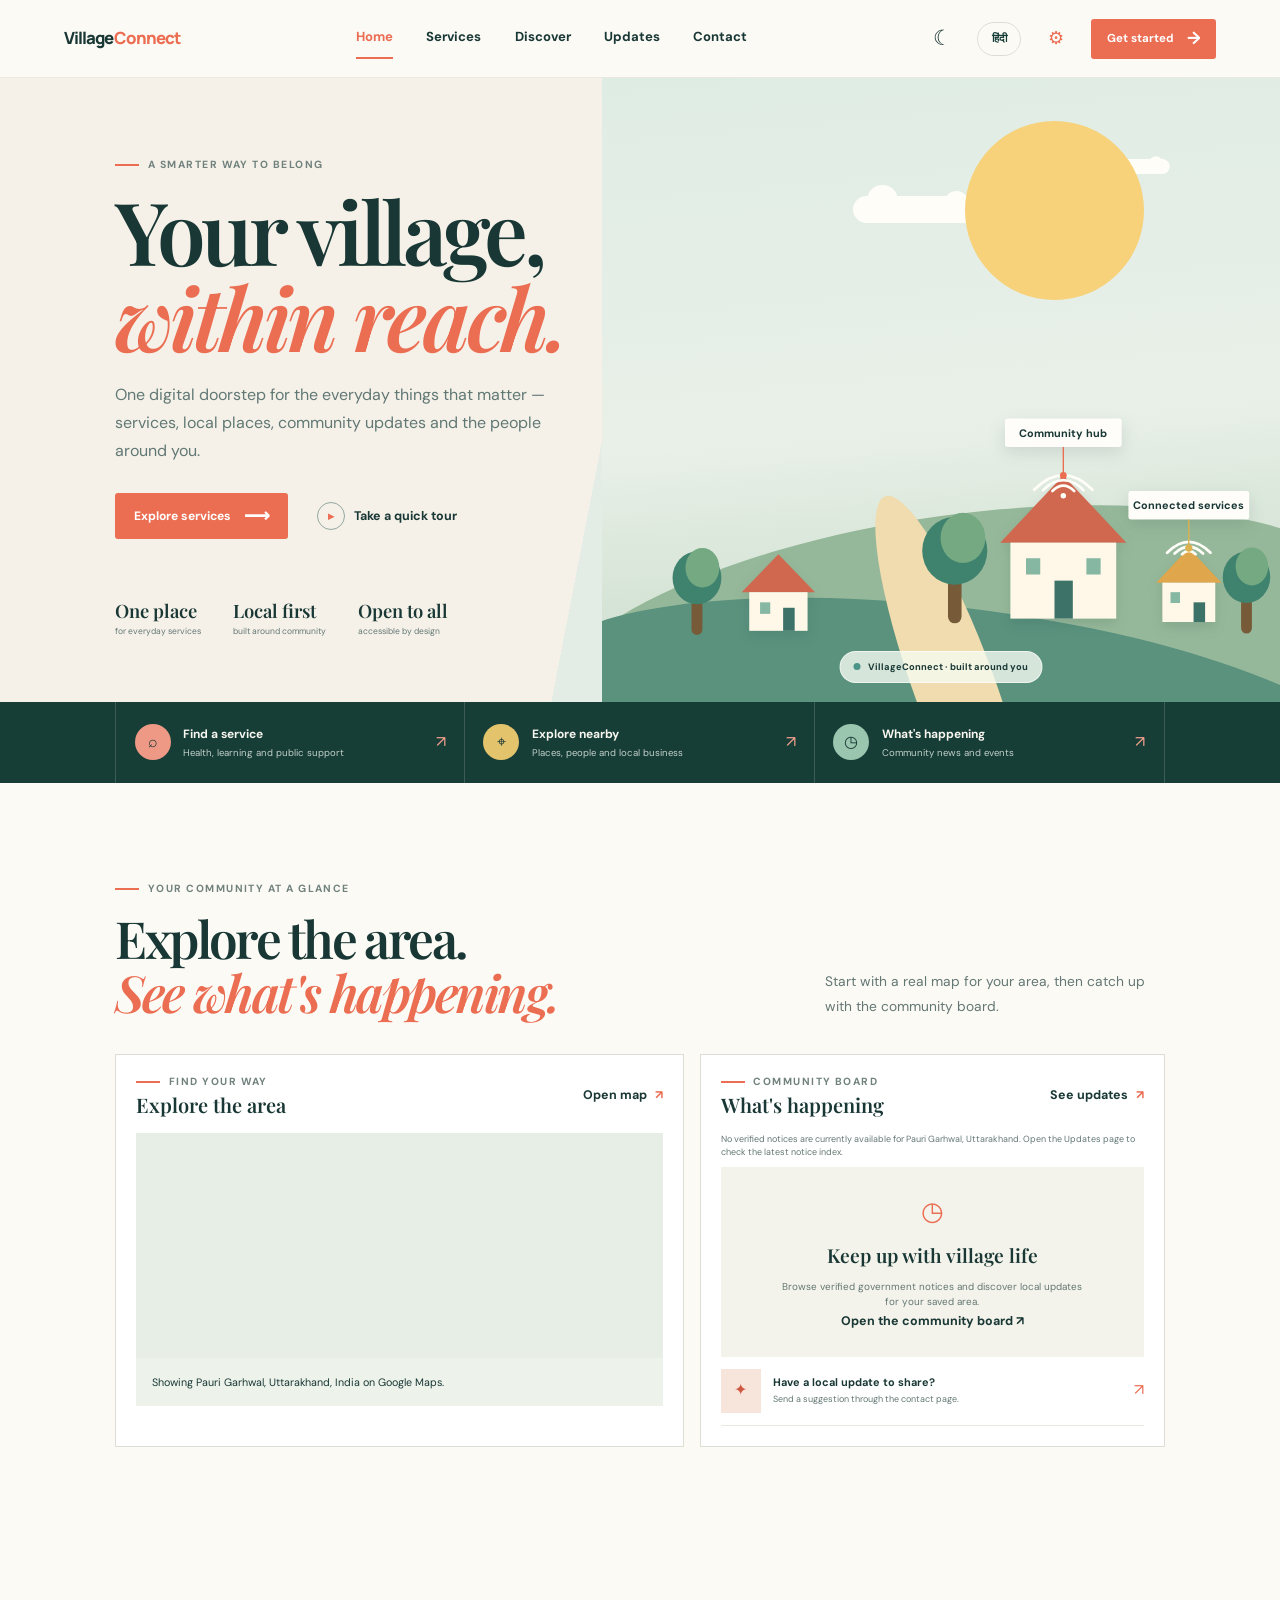
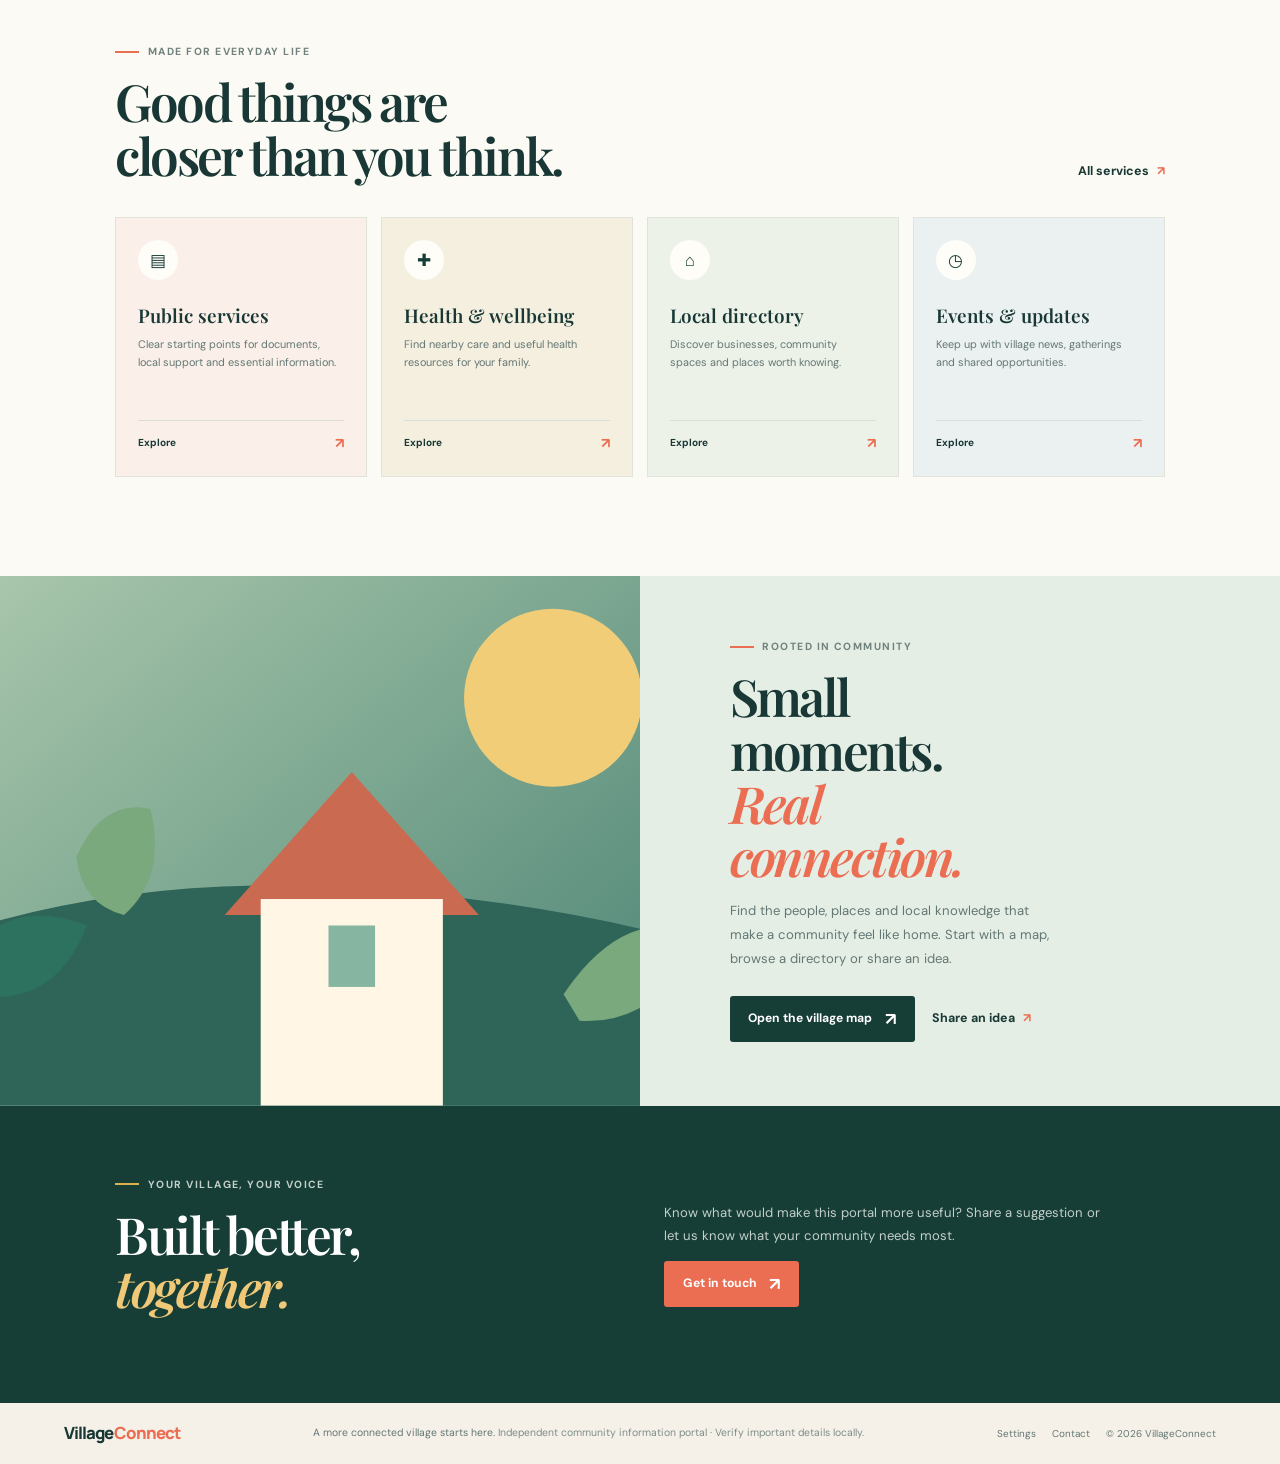
==== commit 2f1e2bfc: "Re-uploaded VillageConnect Feedback form is now connected, English and Hindi languages are there for" ====
--- a/index.html
+++ b/index.html
@@ -11,7 +11,7 @@
   <link rel="preconnect" href="https://fonts.gstatic.com" crossorigin />
   <link href="https://fonts.googleapis.com/css2?family=DM+Sans:wght@400;500;600;700&family=Manrope:wght@400;500;600;700;800&family=Playfair+Display:ital,wght@0,600;0,700;1,600;1,700&display=swap" rel="stylesheet" />
   <script src="theme-init.js"></script>
-  <link rel="stylesheet" href="styles.css?v=20261008-settings" />
+  <link rel="stylesheet" href="styles.css?v=20261009-home-notice-map-fix" />
 </head>
 <body data-page="home">
   <a class="skip-link" href="#main">Skip to content</a>
@@ -53,10 +53,10 @@
     <section class="quick-actions" aria-label="Quick links"><a href="services.html"><span class="quick-icon quick-coral">⌕</span><span><b>Find a service</b><small>Health, learning and public support</small></span><i>↗</i></a><a href="directory.html"><span class="quick-icon quick-gold">⌖</span><span><b>Explore nearby</b><small>Places, people and local business</small></span><i>↗</i></a><a href="events.html"><span class="quick-icon quick-green">◷</span><span><b>What's happening</b><small>Community news and events</small></span><i>↗</i></a></section>
 
     <section class="section home-community" id="village-explorer">
-      <div class="section-heading"><div><p class="eyebrow"><span></span> YOUR COMMUNITY AT A GLANCE</p><h2>Explore the area.<br /><em>See what's happening.</em></h2></div><p class="muted-copy">Start with a real map around Pauri Garhwal, then catch up with the community board.</p></div>
+      <div class="section-heading"><div><p class="eyebrow"><span></span> YOUR COMMUNITY AT A GLANCE</p><h2>Explore the area.<br /><em>See what's happening.</em></h2></div><p class="muted-copy">Start with a real map for your area, then catch up with the community board.</p></div>
       <div class="portal-lower">
-        <section class="portal-panel" aria-labelledby="home-map-heading"><div class="panel-heading"><div><p class="eyebrow"><span></span> FIND YOUR WAY</p><h3 id="home-map-heading">Explore the area</h3></div><a class="text-link" href="map.html">Open map <span>↗</span></a></div><iframe class="google-map-mini" title="Google Maps overview near Pauri Garhwal" loading="lazy" referrerpolicy="no-referrer-when-downgrade" allowfullscreen src="https://maps.google.com/maps?q=Pauri%20Garhwal%2C%20Uttarakhand%2C%20India&amp;output=embed"></iframe><div class="map-fallback" id="mini-map-caption" aria-live="polite">Showing Pauri Garhwal, Uttarakhand on Google Maps.</div></section>
-        <section class="portal-panel" aria-labelledby="home-updates-heading"><div class="panel-heading"><div><p class="eyebrow"><span></span> COMMUNITY BOARD</p><h3 id="home-updates-heading">What's happening</h3></div><a class="text-link" href="events.html">See updates <span>↗</span></a></div><div class="board-empty"><span>◷</span><b>Keep up with village life</b><small>Browse community notices and discover upcoming local events.</small><a class="arrow-link" href="events.html">Open the community board ↗</a></div><a class="event-row" href="feedback.html"><span class="event-date">✦</span><span><b>Have a local update to share?</b><small>Send a suggestion through the contact page.</small></span><i>↗</i></a></section>
+        <section class="portal-panel" aria-labelledby="home-map-heading"><div class="panel-heading"><div><p class="eyebrow"><span></span> FIND YOUR WAY</p><h3 id="home-map-heading">Explore the area</h3></div><a class="text-link" href="map.html">Open map <span>↗</span></a></div><iframe class="google-map-mini" title="Google Maps overview for your saved area" loading="lazy" referrerpolicy="no-referrer-when-downgrade" allowfullscreen src="https://maps.google.com/maps?q=Pauri%20Garhwal%2C%20Uttarakhand%2C%20India&amp;output=embed"></iframe><div class="map-fallback" id="mini-map-caption" aria-live="polite">Showing your saved area on Google Maps.</div></section>
+        <section class="portal-panel" aria-labelledby="home-updates-heading"><div class="panel-heading"><div><p class="eyebrow"><span></span> COMMUNITY BOARD</p><h3 id="home-updates-heading">What's happening</h3></div><a class="text-link" href="events.html">See updates <span>↗</span></a></div><p id="home-notices-status" class="home-notices-status" aria-live="polite">Loading recent official notices…</p><div id="home-notices-list" class="home-notices-list" aria-live="polite"></div><div class="board-empty" id="home-notices-empty"><span>◷</span><b>Keep up with village life</b><small>Browse verified government notices and discover local updates for your saved area.</small><a class="arrow-link" href="events.html">Open the community board ↗</a></div><a class="event-row" href="feedback.html"><span class="event-date">✦</span><span><b>Have a local update to share?</b><small>Send a suggestion through the contact page.</small></span><i>↗</i></a></section>
       </div>
     </section>
 
@@ -67,6 +67,6 @@
     <section class="home-contact"><div><p class="eyebrow light"><span></span> YOUR VILLAGE, YOUR VOICE</p><h2>Built better,<br /><em>together.</em></h2></div><div><p>Know what would make this portal more useful? Share a suggestion or let us know what your community needs most.</p><a class="button button-coral" href="feedback.html">Get in touch <span>↗</span></a></div></section>
   </main>
   <footer class="site-footer village-footer"><a class="brand village-brand" href="index.html"><span>Village<span>Connect</span></span></a><p>A more connected village starts here. <span class="footer-trust">Independent community information portal · Verify important details locally.</span></p><div class="footer-links"><a href="settings.html">Settings</a><a href="feedback.html">Contact</a><span>© 2026 VillageConnect</span></div></footer>
-  <script src="script.js"></script>
-</body>
+  <script src="script.js?v=20261009-home-notice-map-fix"></script>
+<script src="language.js?v=20261009-home-notice-map-fix"></script></body>
 </html>
--- a/styles.css
+++ b/styles.css
@@ -40,7 +40,7 @@
 .settings-link:hover { background: var(--sage); transform: rotate(35deg); }
 .theme-icon { display: inline-block; line-height: 1; transition: transform .55s cubic-bezier(.2,.8,.2,1); }
 html.night-mode .theme-icon { transform: rotate(-28deg); }
-.site-header, .site-footer, .page-hero, .filter-bar, .portal-panel, .catalog-card, .place-card, .board-panel, .feedback-form-card, .guide-nav, .nearby-grid a, .board-empty, .map-fallback, .portal-footnote, .board-categories span, .feedback-aside, .empty-state, .discover-band, .home-contact, .filter-chip, .favorite-toggle, .copy-number, .font-control, .settings-toggle, .location-button { transition: background-color .55s ease, color .55s ease, border-color .55s ease; }
+.site-header, .site-footer, .page-hero, .filter-bar, .portal-panel, .catalog-card, .place-card, .board-panel, .feedback-form-card, .guide-nav, .nearby-grid a, .board-empty, .map-fallback, .portal-footnote, .board-categories span, .board-categories .map-category-button, .feedback-aside, .empty-state, .discover-band, .home-contact, .filter-chip, .favorite-toggle, .copy-number, .font-control, .settings-toggle, .location-button { transition: background-color .55s ease, color .55s ease, border-color .55s ease; }
 .menu-button { display: none; }
 .button { min-height: 44px; border: 1px solid transparent; border-radius: 3px; display: inline-flex; align-items: center; justify-content: center; gap: .8rem; padding: .78rem 1.1rem; background: var(--forest); color: white; font-size: .76rem; font-weight: 700; cursor: pointer; transition: transform .18s ease, background .18s ease; }
 .button:hover { transform: translateY(-2px); background: var(--forest-light); }
@@ -312,12 +312,15 @@
 .sample-notice .text-link { display: inline-block; margin-top: .42rem; font-size: .52rem; }
 .notice-board-list .button { justify-self: center; width: fit-content; margin-top: .1rem; }
 html.night-mode body:not(.high-contrast) .sample-notice { background: rgba(27, 33, 31, .6); border-color: rgba(255,255,255,.08); }
-.board-categories { display: flex; flex-wrap: wrap; gap: .45rem; margin-top: 1rem; }.board-categories span { padding: .42rem .62rem; border-radius: 100px; background: #edf2eb; color: #5f746b; font-size: .56rem; font-weight: 700; }
+.board-categories { display: flex; flex-wrap: wrap; gap: .45rem; margin-top: 1rem; }.board-categories span, .board-categories .map-category-button { padding: .42rem .62rem; border: 0; border-radius: 100px; background: #edf2eb; color: #5f746b; font: 700 .56rem/1.35 'DM Sans', sans-serif; cursor: pointer; transition: background-color .2s ease, color .2s ease, box-shadow .2s ease; }.board-categories .map-category-button:hover { background: #dce8dd; }.board-categories .map-category-button.is-active, .board-categories .map-category-button[aria-pressed="true"] { background: var(--forest); color: #fff; }.board-categories .map-category-button:focus-visible { outline: 3px solid var(--coral); outline-offset: 2px; }
 .feedback-layout { display: grid; grid-template-columns: 1.15fr .85fr; gap: 3rem; align-items: start; }
 .feedback-form-card { padding: 1.7rem; border: 1px solid var(--line); background: #f7f5ee; }
 .feedback-form-card h2 { font-size: 2.4rem; }.feedback-form fieldset { padding: 0; margin: 1.2rem 0; border: 0; }.feedback-form legend, .feedback-label { display: block; margin-bottom: .55rem; font-size: .66rem; font-weight: 700; }
 .feedback-options { display: flex; gap: .4rem; flex-wrap: wrap; }.feedback-options label { cursor: pointer; }.feedback-options input { position: absolute; opacity: 0; }.feedback-options label span { display: block; padding: .5rem .65rem; border: 1px solid #cbd6ce; background: white; font-size: .59rem; }.feedback-options input:checked+span { background: var(--forest); color: white; }.feedback-options input:focus-visible+span { outline: 3px solid var(--coral); outline-offset: 2px; }
 .feedback-form textarea { width: 100%; min-height: 130px; resize: vertical; padding: .8rem; border: 1px solid #cbd6ce; background: white; color: var(--ink); font-size: .72rem; line-height: 1.6; }
+.feedback-form input.feedback-email { display: block; width: 100%; min-height: 42px; margin: 0 0 1rem; padding: .7rem .8rem; border: 1px solid #cbd6ce; background: white; color: var(--ink); font: inherit; font-size: .72rem; box-sizing: border-box; }
+.feedback-form input.feedback-email:focus-visible, .feedback-form textarea:focus-visible { outline: 3px solid var(--coral); outline-offset: 2px; }
+.form-honeypot { position: absolute !important; left: -10000px !important; width: 1px !important; height: 1px !important; overflow: hidden !important; }
 .character-count { margin: .3rem 0 .9rem; text-align: right; color: #82918b; font-size: .55rem; }.feedback-confirmation { min-height: 1.3em; margin: .8rem 0 0; color: #457b67; font-size: .65rem; }
 .feedback-aside { padding: 1rem; background: var(--sage); }.feedback-aside h3 { margin-bottom: .5rem; font-size: 1.7rem; }.feedback-aside p { color: var(--muted); font-size: .7rem; line-height: 1.7; }.feedback-art { height: 160px; display: grid; place-items: center; margin-bottom: 1.2rem; background: linear-gradient(140deg,#a9c8a8,#4c8576); color: white; font-size: 3rem; }
 .copy-number { padding: .65rem .8rem; border: 1px solid var(--line); background: white; font-size: .63rem; font-weight: 700; cursor: pointer; }
@@ -396,6 +399,7 @@
 html.night-mode body:not(.high-contrast) .portal-footnote,
 html.night-mode body:not(.high-contrast) .filter-chip,
 html.night-mode body:not(.high-contrast) .board-categories span,
+html.night-mode body:not(.high-contrast) .board-categories .map-category-button,
 html.night-mode body:not(.high-contrast) .feedback-aside { background: #22344f; color: #d4deed; }
 html.night-mode body:not(.high-contrast) .event-date { background: #413448; color: #ffd0bf; }
 html.night-mode body:not(.high-contrast) .event-row { border-color: var(--line); }
@@ -493,3 +497,73 @@
   .page-hero h1 { font-size: clamp(2rem, 10vw, 2.7rem); }
   .nearby-grid, .guide-nav { grid-template-columns: 1fr; }
 }
+
+/* Small language control uses the existing header palette and spacing. */
+.header-actions .language-toggle {
+  width: auto;
+  min-width: 44px;
+  height: 34px;
+  flex: 0 0 auto;
+  padding: 0 .55rem;
+  border: 1px solid var(--line);
+  border-radius: 999px;
+  background: transparent;
+  color: var(--forest);
+  font: 700 .68rem/1 'DM Sans', Arial, sans-serif;
+  letter-spacing: 0;
+  white-space: nowrap;
+}
+.header-actions .language-toggle:hover { background: var(--sage); }
+.language-toggle-floating {
+  position: fixed;
+  z-index: 1000;
+  top: 1rem;
+  right: 1rem;
+  min-width: 48px;
+  padding: .55rem .7rem;
+  border: 1px solid var(--line);
+  border-radius: 999px;
+  background: var(--paper);
+  color: var(--forest);
+  font-weight: 700;
+  cursor: pointer;
+  box-shadow: var(--shadow);
+}
+.notice-form-actions { display: grid; grid-template-columns: minmax(0, 1.15fr) minmax(0, 1fr); gap: .55rem; }
+.notice-form-actions .button { width: 100%; min-width: 0; }
+.notice-form-actions .button-outline { font-size: .68rem; padding-inline: .6rem; }
+.location-privacy-note { margin: .6rem 0 0 !important; font-size: .51rem !important; line-height: 1.5 !important; }
+.location-privacy-note a { text-decoration: underline; text-underline-offset: 2px; }
+.notice-current-location[aria-busy="true"] { opacity: .75; cursor: progress; }
+.header-actions .language-toggle:focus-visible, .language-toggle-floating:focus-visible { outline: 3px solid var(--coral); outline-offset: 3px; }
+@media (max-width: 520px) {
+  .notice-form-actions { grid-template-columns: 1fr; }
+  .header-actions .language-toggle { min-width: 38px; height: 32px; padding-inline: .4rem; font-size: .62rem; }
+}
+@media (max-width: 360px) {
+  .header-actions .language-toggle { min-width: 33px; height: 30px; padding-inline: .28rem; font-size: .58rem; }
+}
+html.night-mode .header-actions .language-toggle { color: var(--ink); border-color: var(--line); }
+html.night-mode .header-actions .language-toggle:hover { background: var(--sage); }
+
+
+/* Quiet inline warning: parser-failed source text is hidden instead of displayed as a notice. */
+.notice-parser-warning { display: flex; align-items: flex-start; gap: .65rem; margin: 0 0 .9rem; padding: .75rem .85rem; border: 1px solid #d9c5a0; border-radius: 10px; background: #fbf5e8; color: #5e4a2c; font-size: .7rem; line-height: 1.5; }
+.notice-parser-warning > span { flex: 0 0 auto; font-size: 1rem; line-height: 1.3; }
+.notice-parser-warning p { margin: 0 !important; font-size: inherit !important; line-height: inherit !important; color: inherit; }
+html.night-mode .notice-parser-warning { background: #383327; color: #f0dfba; border-color: #706247; }
+
+
+/* Live homepage notices reuse the existing community-board styling without moving any sections. */
+.board-empty[hidden] { display: none !important; }
+.home-notices-status { min-height: 1em; margin: 0 0 .45rem; color: var(--muted); font-size: .56rem; line-height: 1.5; }
+.home-notices-list { display: grid; gap: .5rem; }
+.home-notice-item { min-width: 0; padding: .65rem .7rem; border: 1px solid rgba(15, 54, 42, .12); border-radius: 9px; background: #f7f5ee; }
+.home-notice-meta { display: flex; align-items: flex-start; justify-content: space-between; gap: .5rem; }
+.home-notice-item .notice-tag { display: inline-flex; align-items: center; max-width: 60%; padding: .15rem .34rem; border-radius: 999px; background: color-mix(in srgb, var(--coral) 14%, transparent); color: var(--coral-dark); font-size: .42rem; font-weight: 700; line-height: 1.35; }
+.home-notice-item time { color: var(--muted); font-size: .46rem; line-height: 1.4; font-weight: 600; text-align: right; }
+.home-notice-item h4 { margin: .35rem 0 .4rem; font-size: .68rem; line-height: 1.4; font-weight: 700; }
+.home-notice-item .text-link { display: inline-block; font-size: .52rem; }
+html.night-mode body:not(.high-contrast) .home-notice-item { background: rgba(27, 33, 31, .6); border-color: rgba(255,255,255,.08); }
+
+html.night-mode body:not(.high-contrast) .board-categories .map-category-button.is-active, html.night-mode body:not(.high-contrast) .board-categories .map-category-button[aria-pressed="true"] { background: var(--forest-light); color: #fff; }
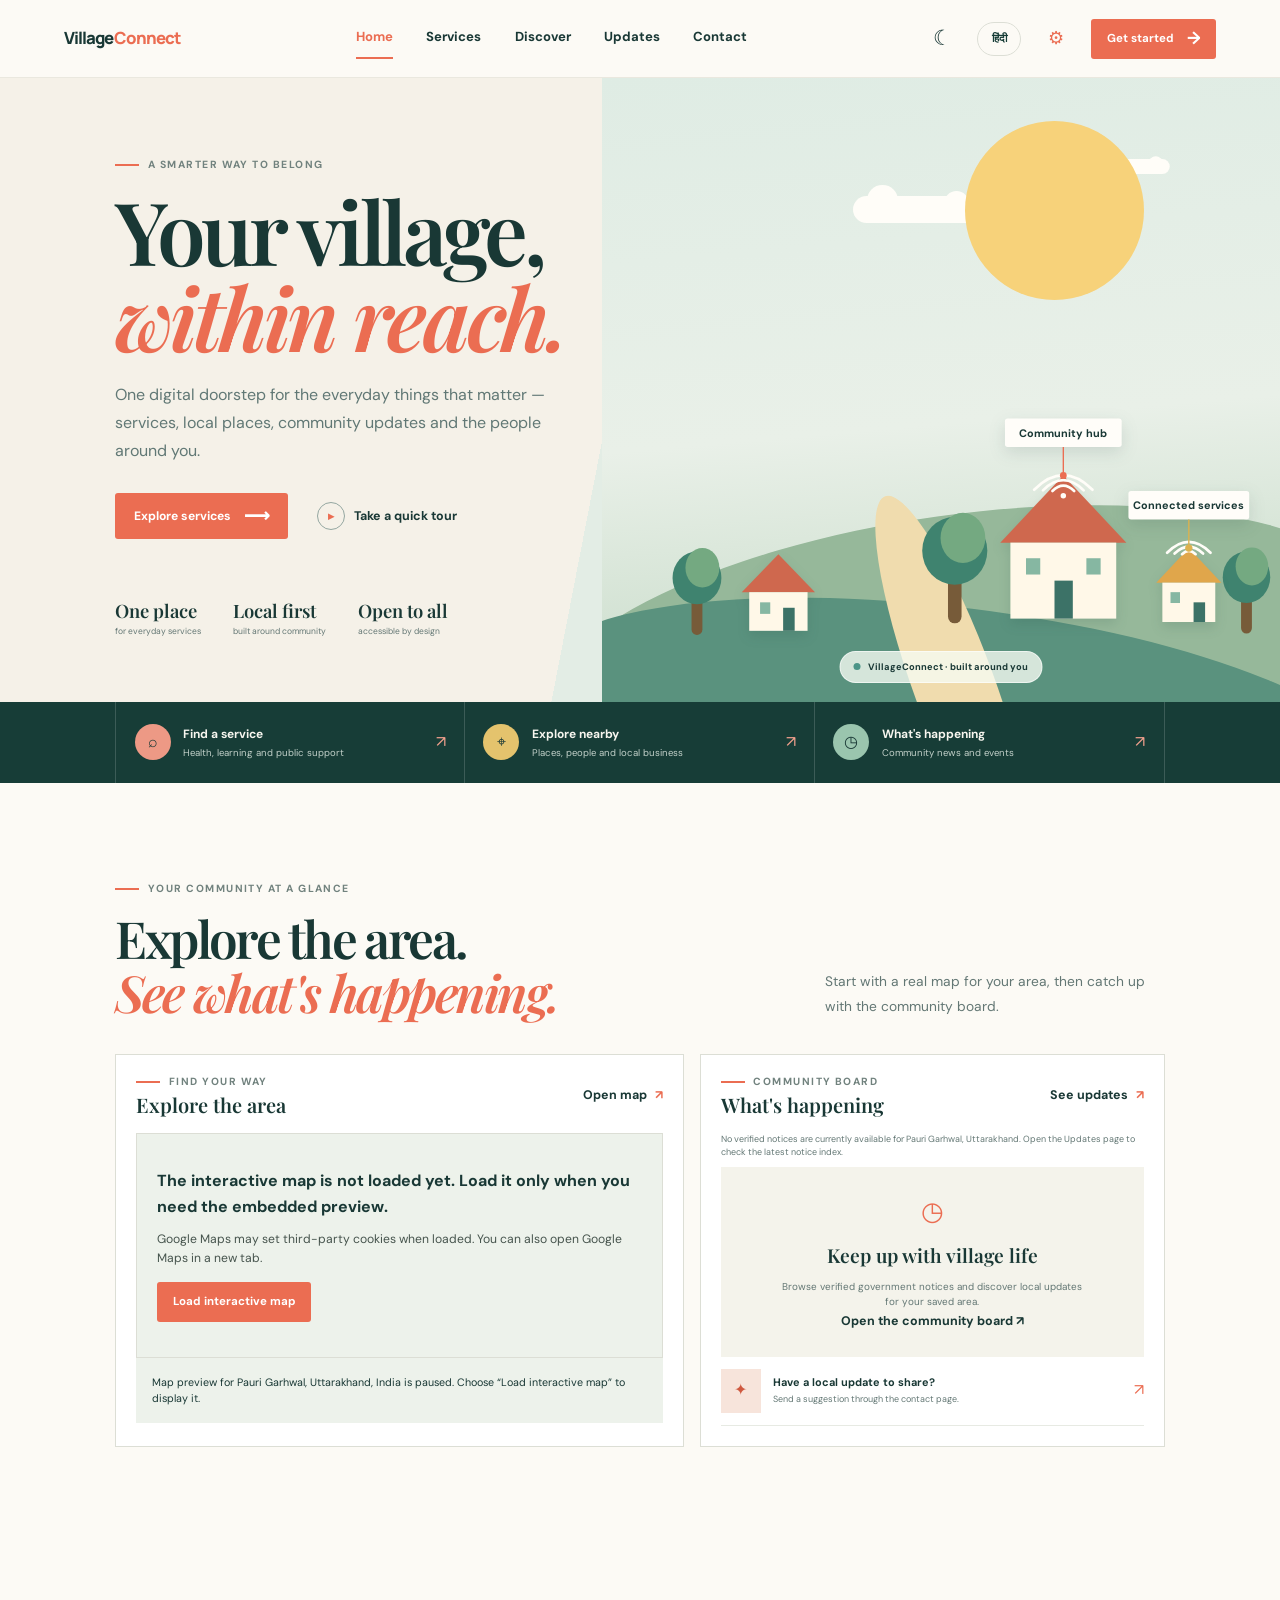
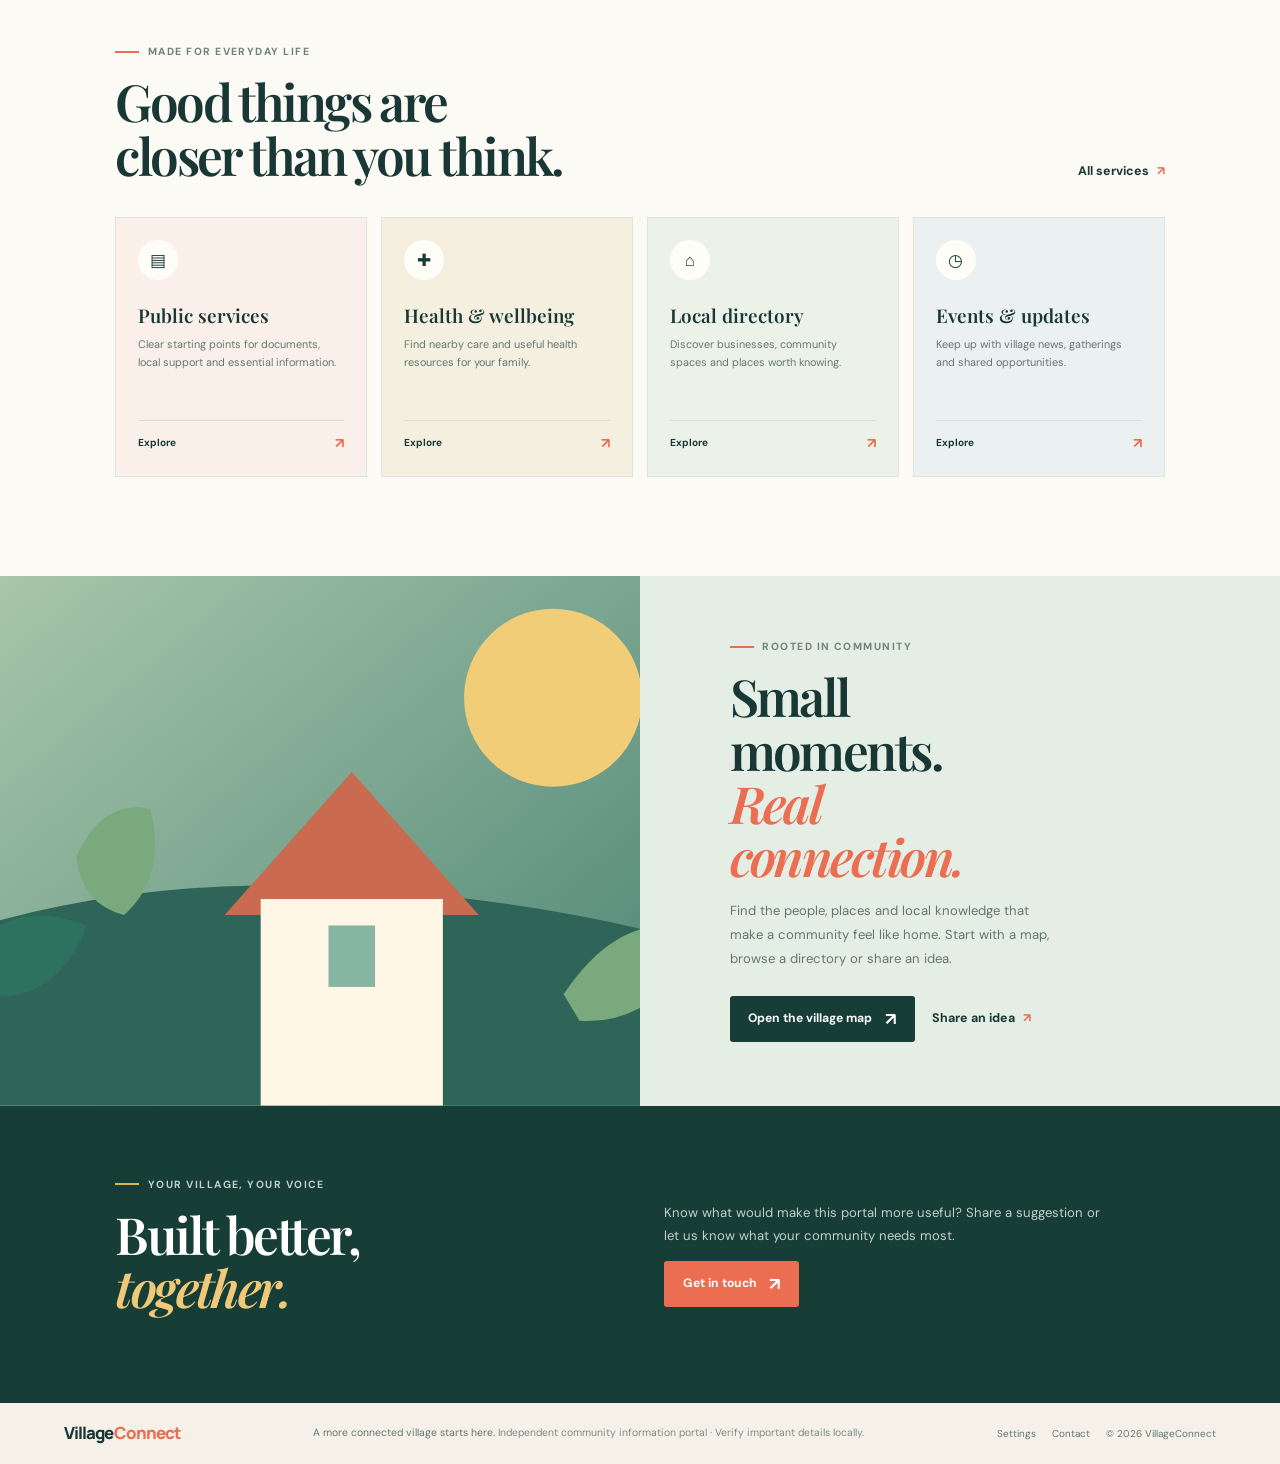
==== commit 73618bff: "Update script version for map consent persistence" ====
--- a/index.html
+++ b/index.html
@@ -11,7 +11,7 @@
   <link rel="preconnect" href="https://fonts.gstatic.com" crossorigin />
   <link href="https://fonts.googleapis.com/css2?family=DM+Sans:wght@400;500;600;700&family=Manrope:wght@400;500;600;700;800&family=Playfair+Display:ital,wght@0,600;0,700;1,600;1,700&display=swap" rel="stylesheet" />
   <script src="theme-init.js"></script>
-  <link rel="stylesheet" href="styles.css?v=20261009-home-notice-map-fix" />
+  <link rel="stylesheet" href="styles.css?v=20261009-updates-contrast-text" />
 </head>
 <body data-page="home">
   <a class="skip-link" href="#main">Skip to content</a>
@@ -55,18 +55,18 @@
     <section class="section home-community" id="village-explorer">
       <div class="section-heading"><div><p class="eyebrow"><span></span> YOUR COMMUNITY AT A GLANCE</p><h2>Explore the area.<br /><em>See what's happening.</em></h2></div><p class="muted-copy">Start with a real map for your area, then catch up with the community board.</p></div>
       <div class="portal-lower">
-        <section class="portal-panel" aria-labelledby="home-map-heading"><div class="panel-heading"><div><p class="eyebrow"><span></span> FIND YOUR WAY</p><h3 id="home-map-heading">Explore the area</h3></div><a class="text-link" href="map.html">Open map <span>↗</span></a></div><iframe class="google-map-mini" title="Google Maps overview for your saved area" loading="lazy" referrerpolicy="no-referrer-when-downgrade" allowfullscreen src="https://maps.google.com/maps?q=Pauri%20Garhwal%2C%20Uttarakhand%2C%20India&amp;output=embed"></iframe><div class="map-fallback" id="mini-map-caption" aria-live="polite">Showing your saved area on Google Maps.</div></section>
+        <section class="portal-panel" aria-labelledby="home-map-heading"><div class="panel-heading"><div><p class="eyebrow"><span></span> FIND YOUR WAY</p><h3 id="home-map-heading">Explore the area</h3></div><a class="text-link" href="map.html">Open map <span>↗</span></a></div><iframe class="google-map-mini" title="Google Maps overview for your saved area" loading="lazy" referrerpolicy="no-referrer-when-downgrade" allowfullscreen></iframe><div class="map-fallback" id="mini-map-caption" aria-live="polite">Showing your saved area on Google Maps.</div></section>
         <section class="portal-panel" aria-labelledby="home-updates-heading"><div class="panel-heading"><div><p class="eyebrow"><span></span> COMMUNITY BOARD</p><h3 id="home-updates-heading">What's happening</h3></div><a class="text-link" href="events.html">See updates <span>↗</span></a></div><p id="home-notices-status" class="home-notices-status" aria-live="polite">Loading recent official notices…</p><div id="home-notices-list" class="home-notices-list" aria-live="polite"></div><div class="board-empty" id="home-notices-empty"><span>◷</span><b>Keep up with village life</b><small>Browse verified government notices and discover local updates for your saved area.</small><a class="arrow-link" href="events.html">Open the community board ↗</a></div><a class="event-row" href="feedback.html"><span class="event-date">✦</span><span><b>Have a local update to share?</b><small>Send a suggestion through the contact page.</small></span><i>↗</i></a></section>
       </div>
     </section>
 
     <section class="section home-services" id="how-it-works"><div class="section-heading"><div><p class="eyebrow"><span></span> MADE FOR EVERYDAY LIFE</p><h2>Good things are<br />closer than you think.</h2></div><a class="text-link" href="services.html">All services <span>↗</span></a></div><div class="service-grid"><a class="service-card service-coral" href="services.html#public-services"><span class="service-icon">▤</span><h3>Public services</h3><p>Clear starting points for documents, local support and essential information.</p><span class="card-arrow">Explore <b>↗</b></span></a><a class="service-card service-gold" href="services.html#health"><span class="service-icon">✚</span><h3>Health & wellbeing</h3><p>Find nearby care and useful health resources for your family.</p><span class="card-arrow">Explore <b>↗</b></span></a><a class="service-card service-green" href="directory.html"><span class="service-icon">⌂</span><h3>Local directory</h3><p>Discover businesses, community spaces and places worth knowing.</p><span class="card-arrow">Explore <b>↗</b></span></a><a class="service-card service-blue" href="events.html"><span class="service-icon">◷</span><h3>Events & updates</h3><p>Keep up with village news, gatherings and shared opportunities.</p><span class="card-arrow">Explore <b>↗</b></span></a></div></section>
 
-    <section class="discover-band"><div class="discover-art" aria-hidden="true"><svg class="discover-scene" viewBox="0 0 1000 500" preserveAspectRatio="xMidYMid slice" role="presentation" focusable="false"><path class="discover-hill" d="M0 400 Q250 275 530 295 Q790 310 1000 395 V500 H0Z"/><circle class="discover-sun" cx="720" cy="115" r="84"/><circle class="discover-moon-shadow" cx="720" cy="115" r="86"/><g class="discover-stamp" transform="translate(115 78) rotate(-8)"><rect x="-55" y="-36" width="110" height="72"/><text y="-3">LOCAL</text><text y="19">MATTERS</text></g><path class="discover-leaf discover-leaf-one" d="M150 390 Q190 295 280 330 Q245 420 150 390Z"/><path class="discover-leaf discover-leaf-two" d="M270 265 Q295 210 340 220 Q355 285 315 320 Q275 310 270 265Z"/><path class="discover-leaf discover-leaf-three" d="M730 395 Q790 305 870 340 Q815 425 745 420Z"/><g class="discover-home" transform="translate(530 0)"><polygon class="discover-roof" points="-120,320 0,185 120,320"/><rect class="discover-wall" x="-86" y="305" width="172" height="195"/><rect class="discover-window" x="-22" y="330" width="44" height="58"/></g></svg></div><div class="discover-copy"><p class="eyebrow"><span></span> ROOTED IN COMMUNITY</p><h2>Small moments.<br /><em>Real connection.</em></h2><p>Find the people, places and local knowledge that make a community feel like home. Start with a map, browse a directory or share an idea.</p><div class="discover-links"><a class="button button-dark" href="map.html">Open the village map <span>↗</span></a><a class="arrow-link" href="feedback.html">Share an idea <span>↗</span></a></div></div></section>
+    <section class="discover-band"><div class="discover-art" aria-hidden="true"><svg class="discover-scene" viewBox="0 0 1000 500" preserveAspectRatio="xMidYMid slice" role="presentation" focusable="false"><path class="discover-hill" d="M0 400 Q250 275 530 295 Q790 310 1000 395 V500 H0Z"/><circle class="discover-sun" cx="720" cy="115" r="84"/><circle class="discover-moon-shadow" cx="720" cy="115" r="86"/><path class="discover-leaf discover-leaf-one" d="M150 390 Q190 295 280 330 Q245 420 150 390Z"/><path class="discover-leaf discover-leaf-two" d="M270 265 Q295 210 340 220 Q355 285 315 320 Q275 310 270 265Z"/><path class="discover-leaf discover-leaf-three" d="M730 395 Q790 305 870 340 Q815 425 745 420Z"/><g class="discover-home" transform="translate(530 0)"><polygon class="discover-roof" points="-120,320 0,185 120,320"/><rect class="discover-wall" x="-86" y="305" width="172" height="195"/><rect class="discover-window" x="-22" y="330" width="44" height="58"/></g></svg></div><div class="discover-copy"><p class="eyebrow"><span></span> ROOTED IN COMMUNITY</p><h2>Small moments.<br /><em>Real connection.</em></h2><p>Find the people, places and local knowledge that make a community feel like home. Start with a map, browse a directory or share an idea.</p><div class="discover-links"><a class="button button-dark" href="map.html">Open the village map <span>↗</span></a><a class="arrow-link" href="feedback.html">Share an idea <span>↗</span></a></div></div></section>
 
     <section class="home-contact"><div><p class="eyebrow light"><span></span> YOUR VILLAGE, YOUR VOICE</p><h2>Built better,<br /><em>together.</em></h2></div><div><p>Know what would make this portal more useful? Share a suggestion or let us know what your community needs most.</p><a class="button button-coral" href="feedback.html">Get in touch <span>↗</span></a></div></section>
   </main>
   <footer class="site-footer village-footer"><a class="brand village-brand" href="index.html"><span>Village<span>Connect</span></span></a><p>A more connected village starts here. <span class="footer-trust">Independent community information portal · Verify important details locally.</span></p><div class="footer-links"><a href="settings.html">Settings</a><a href="feedback.html">Contact</a><span>© 2026 VillageConnect</span></div></footer>
-  <script src="script.js?v=20261009-home-notice-map-fix"></script>
-<script src="language.js?v=20261009-home-notice-map-fix"></script></body>
+  <script src="script.js?v=20261010-map-consent-persistence"></script>
+<script src="language.js?v=20261009-map-cookie-fix"></script></body>
 </html>
--- a/styles.css
+++ b/styles.css
@@ -567,3 +567,371 @@
 html.night-mode body:not(.high-contrast) .home-notice-item { background: rgba(27, 33, 31, .6); border-color: rgba(255,255,255,.08); }
 
 html.night-mode body:not(.high-contrast) .board-categories .map-category-button.is-active, html.night-mode body:not(.high-contrast) .board-categories .map-category-button[aria-pressed="true"] { background: var(--forest-light); color: #fff; }
+
+/* Updates page: strong contrast for the current-location button in dark mode. */
+html.night-mode body:not(.high-contrast) #notice-current-location {
+  background: #111d32;
+  color: #fff;
+  border-color: #111d32;
+}
+html.night-mode body:not(.high-contrast) #notice-current-location:hover,
+html.night-mode body:not(.high-contrast) #notice-current-location:focus-visible {
+  background: #fff;
+  color: #111d32;
+  border-color: #fff;
+}
+
+/* Keep the orange Find notices button readable; darken rather than lighten on hover. */
+.notice-form-actions .button-coral,
+.notice-form-actions .button-coral:hover,
+.notice-form-actions .button-coral:focus-visible {
+  color: #fff;
+}
+.notice-form-actions .button-coral:hover,
+.notice-form-actions .button-coral:focus-visible {
+  background: #cf5940;
+  border-color: #cf5940;
+}
+/* VillageConnect: combined night-mode and high-contrast accessibility palette. */
+
+html.night-mode body.high-contrast {
+  --ink: #ffffff;
+  --forest: #000000;
+  --forest-light: #242424;
+  --coral: #ffd400;
+  --coral-dark: #ffe566;
+  --gold: #ffe566;
+  --teal: #7ffff0;
+  --cream: #080808;
+  --paper: #000000;
+  --sage: #111111;
+  --muted: #f0f0f0;
+  --line: #ffffff;
+  --shadow: none;
+  color-scheme: dark;
+  color: #ffffff !important;
+  background: #000000 !important;
+}
+
+/* Give major content surfaces a true dark background and a clear boundary. */
+html.night-mode body.high-contrast .site-header,
+html.night-mode body.high-contrast .site-footer,
+html.night-mode body.high-contrast .page-hero,
+html.night-mode body.high-contrast .landing-hero,
+html.night-mode body.high-contrast .discover-band,
+html.night-mode body.high-contrast .quick-actions,
+html.night-mode body.high-contrast .page-content,
+html.night-mode body.high-contrast .portal-panel,
+html.night-mode body.high-contrast .portal-shortcuts > a,
+html.night-mode body.high-contrast .catalog-card,
+html.night-mode body.high-contrast .place-card,
+html.night-mode body.high-contrast .service-card,
+html.night-mode body.high-contrast .board-panel,
+html.night-mode body.high-contrast .update-card,
+html.night-mode body.high-contrast .feedback-form-card,
+html.night-mode body.high-contrast .feedback-aside,
+html.night-mode body.high-contrast .guide-nav,
+html.night-mode body.high-contrast .nearby-grid a,
+html.night-mode body.high-contrast .copy-number,
+html.night-mode body.high-contrast .filter-bar,
+html.night-mode body.high-contrast .board-empty,
+html.night-mode body.high-contrast .map-fallback,
+html.night-mode body.high-contrast .empty-state,
+html.night-mode body.high-contrast .home-notice-item,
+html.night-mode body.high-contrast .settings-control {
+  background: #000000 !important;
+  color: #ffffff !important;
+  border-color: #ffffff !important;
+  box-shadow: none !important;
+}
+
+/* Override light-mode high-contrast hero surfaces. */
+html.night-mode body.high-contrast .landing-hero,
+html.night-mode body.high-contrast .discover-band {
+  background: #000000 !important;
+}
+
+/* Make all text readable even where older rules specify muted colours. */
+html.night-mode body.high-contrast,
+html.night-mode body.high-contrast h1,
+html.night-mode body.high-contrast h2,
+html.night-mode body.high-contrast h3,
+html.night-mode body.high-contrast h4,
+html.night-mode body.high-contrast p,
+html.night-mode body.high-contrast li,
+html.night-mode body.high-contrast label,
+html.night-mode body.high-contrast small,
+html.night-mode body.high-contrast b,
+html.night-mode body.high-contrast strong,
+html.night-mode body.high-contrast .muted-copy,
+html.night-mode body.high-contrast .landing-lead,
+html.night-mode body.high-contrast .eyebrow,
+html.night-mode body.high-contrast .breadcrumbs,
+html.night-mode body.high-contrast .update-meta,
+html.night-mode body.high-contrast .result-count,
+html.night-mode body.high-contrast .map-note,
+html.night-mode body.high-contrast .portal-footnote,
+html.night-mode body.high-contrast .font-size-indicator {
+  color: #ffffff !important;
+}
+
+/* Links use bright yellow, visually distinct from ordinary text. */
+html.night-mode body.high-contrast a:not(.button):not(.brand) {
+  color: #ffef70 !important;
+  text-decoration-thickness: 2px;
+  text-underline-offset: 0.18em;
+}
+
+/* Interactive controls have high-contrast borders and dark surfaces. */
+html.night-mode body.high-contrast button,
+html.night-mode body.high-contrast .button,
+html.night-mode body.high-contrast .font-control,
+html.night-mode body.high-contrast .settings-toggle,
+html.night-mode body.high-contrast .filter-chip,
+html.night-mode body.high-contrast .board-categories .map-category-button,
+html.night-mode body.high-contrast .location-button,
+html.night-mode body.high-contrast .button-outline {
+  background: #000000 !important;
+  color: #ffffff !important;
+  border: 2px solid #ffffff !important;
+  box-shadow: none !important;
+}
+
+/* Accent/submit actions use yellow with black text for strong contrast. */
+html.night-mode body.high-contrast .button-coral,
+html.night-mode body.high-contrast .notice-form-actions .button-coral,
+html.night-mode body.high-contrast button[type="submit"],
+html.night-mode body.high-contrast input[type="submit"] {
+  background: #ffd400 !important;
+  color: #000000 !important;
+  border: 2px solid #ffd400 !important;
+  font-weight: 800;
+}
+
+/* Search boxes, forms, and selects remain legible and clearly bounded. */
+html.night-mode body.high-contrast input,
+html.night-mode body.high-contrast textarea,
+html.night-mode body.high-contrast select,
+html.night-mode body.high-contrast .feedback-options label span {
+  background: #000000 !important;
+  color: #ffffff !important;
+  border: 2px solid #ffffff !important;
+  caret-color: #ffef70;
+}
+html.night-mode body.high-contrast input::placeholder,
+html.night-mode body.high-contrast textarea::placeholder {
+  color: #dddddd !important;
+  opacity: 1;
+}
+
+/* Very visible keyboard focus indicator. */
+html.night-mode body.high-contrast a:focus-visible,
+html.night-mode body.high-contrast button:focus-visible,
+html.night-mode body.high-contrast input:focus-visible,
+html.night-mode body.high-contrast textarea:focus-visible,
+html.night-mode body.high-contrast select:focus-visible,
+html.night-mode body.high-contrast [tabindex]:focus-visible {
+  outline: 3px solid #ffef70 !important;
+  outline-offset: 3px !important;
+}
+
+/* Selected filter/category controls remain obvious. */
+html.night-mode body.high-contrast .selected,
+html.night-mode body.high-contrast [aria-pressed="true"],
+html.night-mode body.high-contrast .map-category-button.is-active {
+  background: #ffef70 !important;
+  color: #000000 !important;
+  border-color: #ffef70 !important;
+}
+
+/* Keep illustration details from washing out while preserving their shapes. */
+html.night-mode body.high-contrast .landing-art,
+html.night-mode body.high-contrast .discover-art {
+  filter: contrast(1.35);
+}
+
+/* Extra surfaces and components used across the portal in combined night/high-contrast mode. */
+html.night-mode body.high-contrast .notice-card,
+html.night-mode body.high-contrast .event-row,
+html.night-mode body.high-contrast .event-date,
+html.night-mode body.high-contrast .home-contact,
+html.night-mode body.high-contrast .home-contact-card,
+html.night-mode body.high-contrast .notice-board-list,
+html.night-mode body.high-contrast .sample-notice,
+html.night-mode body.high-contrast .service-icon,
+html.night-mode body.high-contrast .catalog-icon,
+html.night-mode body.high-contrast .quick-icon,
+html.night-mode body.high-contrast .favorite-toggle,
+html.night-mode body.high-contrast .settings-art,
+html.night-mode body.high-contrast .filter-context,
+html.night-mode body.high-contrast .empty-board-message,
+html.night-mode body.high-contrast .empty-board-message .empty-state-icon {
+  background: #000000 !important;
+  color: #ffffff !important;
+  border-color: #ffffff !important;
+  box-shadow: none !important;
+}
+
+html.night-mode body.high-contrast .notice-card a,
+html.night-mode body.high-contrast .place-actions a,
+html.night-mode body.high-contrast .footer-links a,
+html.night-mode body.high-contrast .text-link,
+html.night-mode body.high-contrast .arrow-link,
+html.night-mode body.high-contrast .brand,
+html.night-mode body.high-contrast .brand > span,
+html.night-mode body.high-contrast .brand > span > span {
+  color: #ffef70 !important;
+}
+
+html.night-mode body.high-contrast .notice-tag,
+html.night-mode body.high-contrast .catalog-card .tag,
+html.night-mode body.high-contrast .place-type,
+html.night-mode body.high-contrast .event-date,
+html.night-mode body.high-contrast .board-categories span {
+  background: #000000 !important;
+  color: #ffef70 !important;
+  border: 1px solid #ffef70 !important;
+}
+
+html.night-mode body.high-contrast .menu-button,
+html.night-mode body.high-contrast .theme-toggle,
+html.night-mode body.high-contrast .settings-link,
+html.night-mode body.high-contrast .language-toggle,
+html.night-mode body.high-contrast .language-toggle-floating {
+  color: #ffffff !important;
+  background: #000000 !important;
+  border: 2px solid #ffffff !important;
+}
+
+html.night-mode body.high-contrast .menu-button span {
+  background: #ffffff !important;
+}
+
+html.night-mode body.high-contrast .notice-location-status,
+html.night-mode body.high-contrast .location-privacy-note,
+html.night-mode body.high-contrast .home-notices-status,
+html.night-mode body.high-contrast .footer-trust,
+html.night-mode body.high-contrast .sample-notice time,
+html.night-mode body.high-contrast .home-notice-item time {
+  color: #ffffff !important;
+}
+
+html.night-mode body.high-contrast .home-notice-item .notice-tag {
+  background: #000000 !important;
+  color: #ffef70 !important;
+  border: 1px solid #ffef70 !important;
+}
+
+html.night-mode body.high-contrast .landing-art,
+html.night-mode body.high-contrast .discover-art,
+html.night-mode body.high-contrast .place-art {
+  filter: contrast(1.45);
+}
+
+@media (prefers-reduced-motion: reduce) {
+  html.night-mode body.high-contrast *,
+  html.night-mode body.high-contrast *::before,
+  html.night-mode body.high-contrast *::after {
+    animation-duration: 0.01ms !important;
+    animation-iteration-count: 1 !important;
+    scroll-behavior: auto !important;
+    transition-duration: 0.01ms !important;
+  }
+}
+
+
+/* Fix: render the crescent moon in both homepage illustrations when Night Mode
+   and High Contrast are enabled together. High-contrast mode uses pure black
+   as the shadow colour so the crescent remains visible against the night sky. */
+html.night-mode body.high-contrast .landing-art {
+  background: linear-gradient(175deg, #000000 0%, #050505 55%, #111111 100%) !important;
+}
+html.night-mode body.high-contrast .art-sun {
+  background: #fff6cc !important;
+  transform: rotate(-18deg);
+  box-shadow: 0 0 30px #fff6cc55;
+}
+html.night-mode body.high-contrast .art-sun::after {
+  background: #000000 !important;
+  opacity: 1 !important;
+  transform: translate(34%, -15%) scale(.9) !important;
+}
+html.night-mode body.high-contrast .discover-art {
+  background: #000000 !important;
+}
+html.night-mode body.high-contrast .discover-sun {
+  fill: #fff6cc !important;
+  transform: rotate(-18deg);
+  filter: drop-shadow(0 0 18px #fff6cc55);
+}
+html.night-mode body.high-contrast .discover-moon-shadow {
+  fill: #000000 !important;
+  opacity: 1 !important;
+  transform: translate(30px, -12px) scale(.9) !important;
+}
+
+
+/* Privacy-first embedded maps: maps load only after an explicit user action. */
+.map-iframe-gated { display: none !important; }
+.map-privacy-gate {
+  box-sizing: border-box;
+  min-height: 225px;
+  width: 100%;
+  display: flex;
+  flex-direction: column;
+  align-items: flex-start;
+  justify-content: center;
+  gap: .65rem;
+  padding: 1.25rem;
+  background: #edf2eb;
+  color: var(--ink, #14251f);
+  border: 1px solid var(--line, #d4ddd5);
+}
+.map-privacy-gate-large { min-height: min(62vw, 570px); }
+.map-privacy-gate p { margin: 0; max-width: 62ch; line-height: 1.6; }
+.map-privacy-message { font-weight: 700; }
+.map-privacy-note { font-size: .76rem; color: #46544d; }
+.map-privacy-load { margin-top: .15rem; }
+.map-privacy-load:focus-visible { outline: 3px solid #ffbd36; outline-offset: 3px; }
+html.night-mode body:not(.high-contrast) .map-privacy-gate {
+  background: #111d32;
+  color: #ffffff;
+  border-color: #8ca3c2;
+}
+html.night-mode body:not(.high-contrast) .map-privacy-note { color: #d4deed; }
+body.high-contrast .map-privacy-gate {
+  background: #ffffff !important;
+  color: #000000 !important;
+  border: 2px solid #000000 !important;
+}
+body.high-contrast .map-privacy-note { color: #000000 !important; }
+html.night-mode body.high-contrast .map-privacy-gate {
+  background: #000000 !important;
+  color: #ffffff !important;
+  border: 2px solid #ffffff !important;
+}
+html.night-mode body.high-contrast .map-privacy-note { color: #ffffff !important; }
+@media (max-width: 760px) {
+  .map-privacy-gate-large { min-height: 350px; }
+}
+
+/* Updates page: black text on the light location form in combined Night Mode + High Contrast.
+   Inputs remain black with white text; only the form's explanatory copy and labels are dark. */
+html.night-mode body.high-contrast .notice-location-form {
+  background: #ffffff !important;
+  color: #000000 !important;
+  border-color: #000000 !important;
+}
+html.night-mode body.high-contrast .notice-location-form p,
+html.night-mode body.high-contrast .notice-location-form label,
+html.night-mode body.high-contrast .notice-location-form label > span,
+html.night-mode body.high-contrast .notice-location-form .location-privacy-note,
+html.night-mode body.high-contrast .notice-location-form .location-privacy-note a,
+html.night-mode body.high-contrast .notice-location-form .notice-location-status {
+  color: #000000 !important;
+}
+html.night-mode body.high-contrast .notice-location-form .location-privacy-note a {
+  text-decoration: underline !important;
+  text-decoration-thickness: 2px !important;
+  text-underline-offset: 0.18em !important;
+}
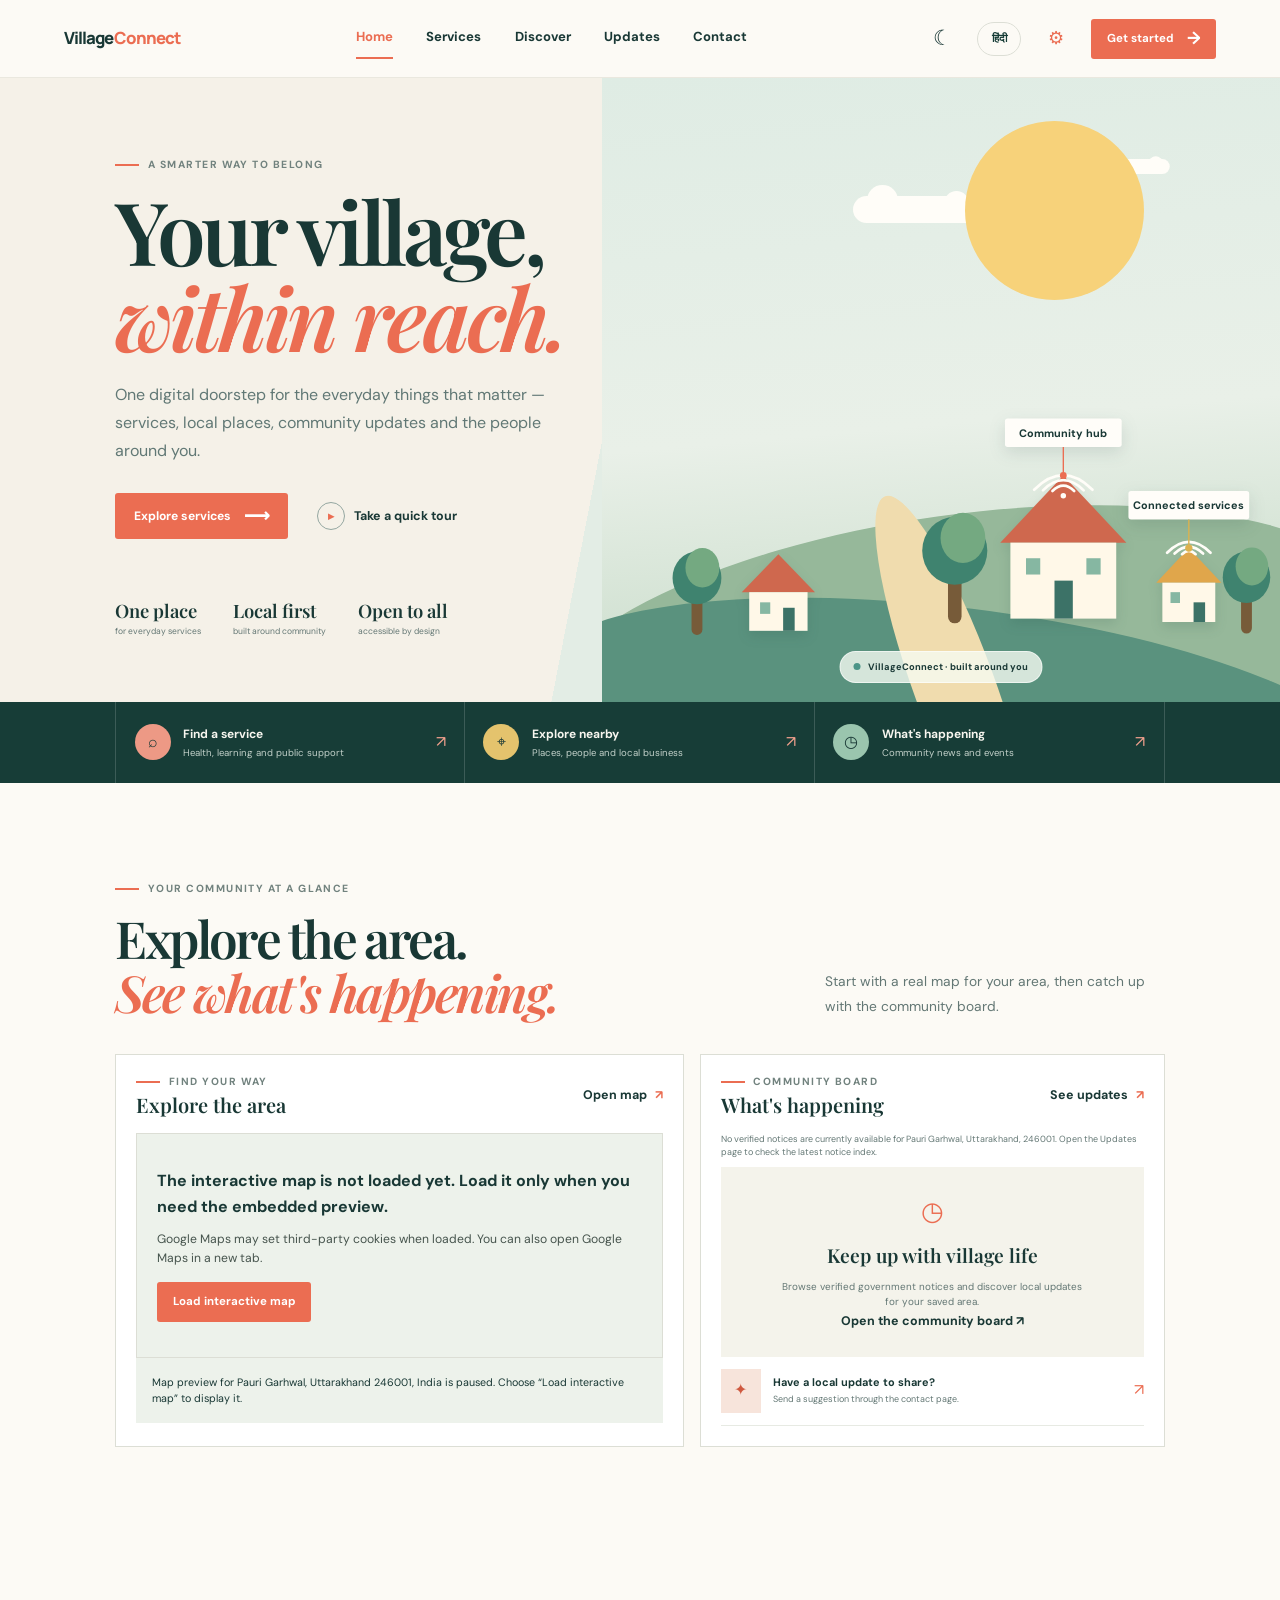
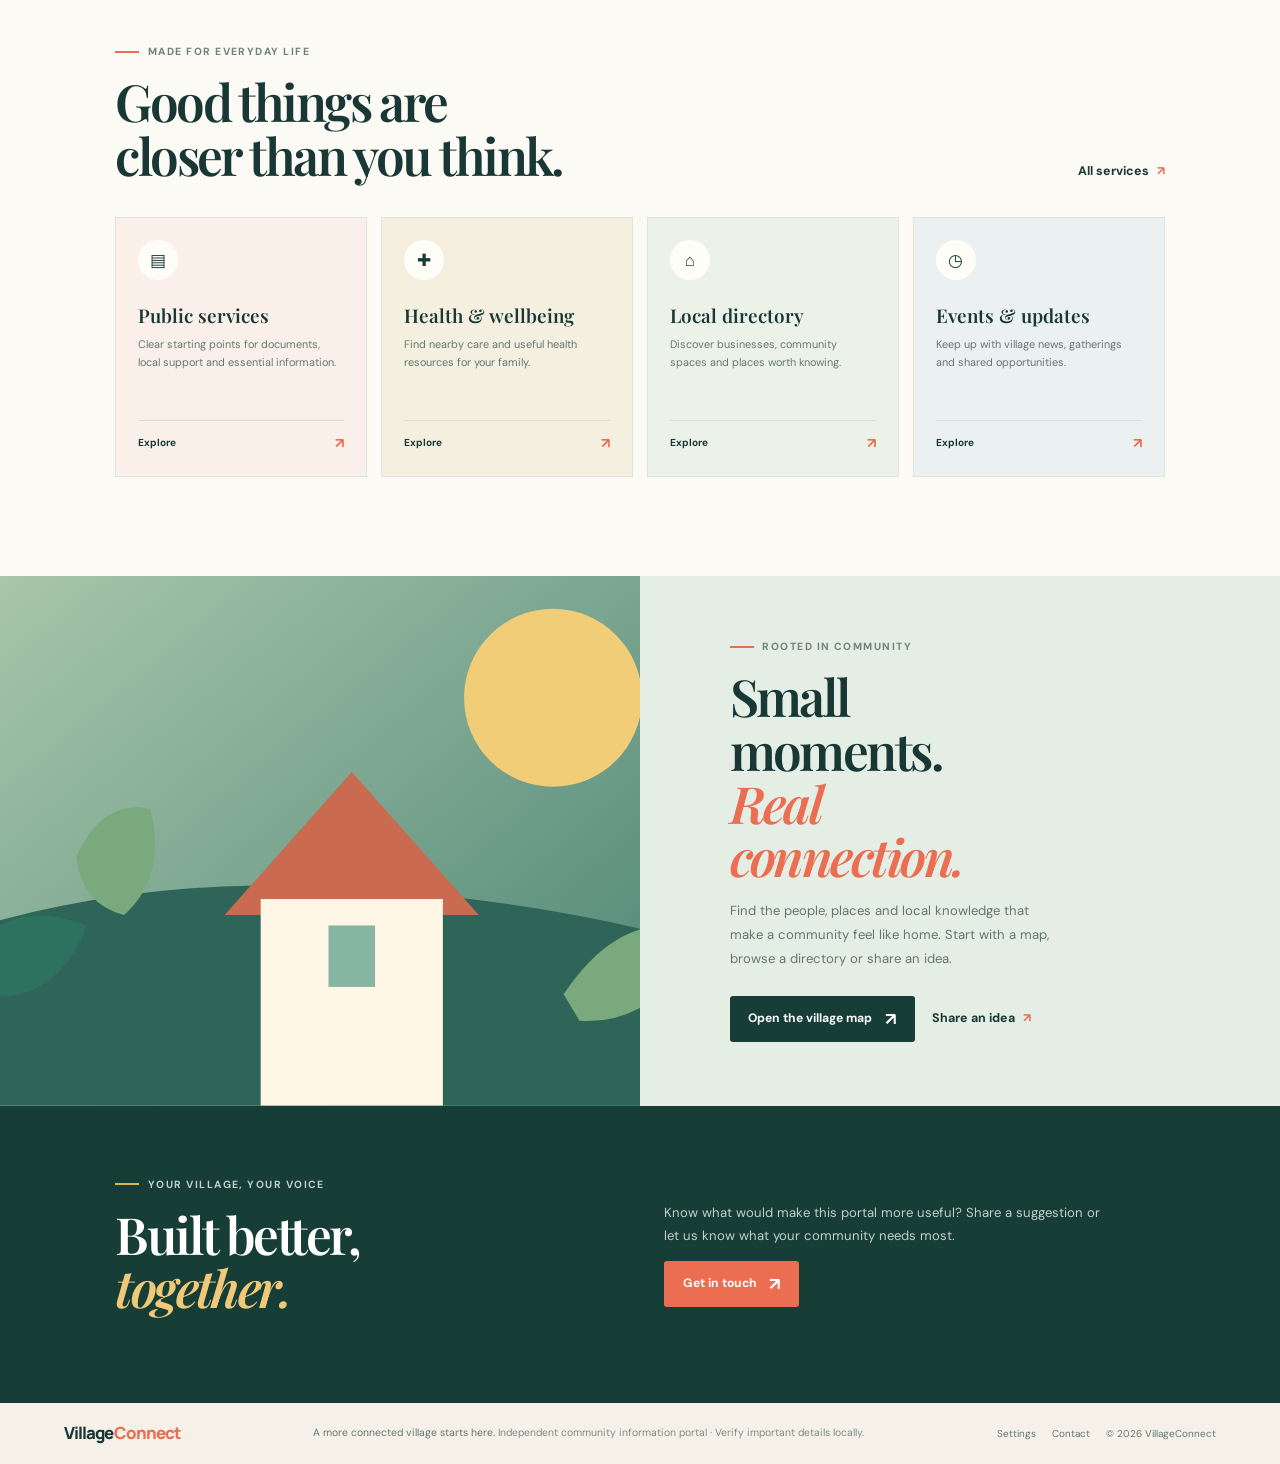
==== commit defbf966: "Update body tag with default location and script versions Added default location data attribute to b" ====
--- a/index.html
+++ b/index.html
@@ -11,9 +11,9 @@
   <link rel="preconnect" href="https://fonts.gstatic.com" crossorigin />
   <link href="https://fonts.googleapis.com/css2?family=DM+Sans:wght@400;500;600;700&family=Manrope:wght@400;500;600;700;800&family=Playfair+Display:ital,wght@0,600;0,700;1,600;1,700&display=swap" rel="stylesheet" />
   <script src="theme-init.js"></script>
-  <link rel="stylesheet" href="styles.css?v=20261009-updates-contrast-text" />
+  <link rel="stylesheet" href="styles.css?v=20261010-settings-mobile-layout" />
 </head>
-<body data-page="home">
+<body data-page="home" data-default-location="Pauri Garhwal, Uttarakhand 246001, India">
   <a class="skip-link" href="#main">Skip to content</a>
   <header class="site-header">
     <a class="brand village-brand" href="index.html" aria-label="VillageConnect home"><span>Village<span>Connect</span></span></a>
@@ -67,6 +67,6 @@
     <section class="home-contact"><div><p class="eyebrow light"><span></span> YOUR VILLAGE, YOUR VOICE</p><h2>Built better,<br /><em>together.</em></h2></div><div><p>Know what would make this portal more useful? Share a suggestion or let us know what your community needs most.</p><a class="button button-coral" href="feedback.html">Get in touch <span>↗</span></a></div></section>
   </main>
   <footer class="site-footer village-footer"><a class="brand village-brand" href="index.html"><span>Village<span>Connect</span></span></a><p>A more connected village starts here. <span class="footer-trust">Independent community information portal · Verify important details locally.</span></p><div class="footer-links"><a href="settings.html">Settings</a><a href="feedback.html">Contact</a><span>© 2026 VillageConnect</span></div></footer>
-  <script src="script.js?v=20261010-map-consent-persistence"></script>
-<script src="language.js?v=20261009-map-cookie-fix"></script></body>
+  <script src="script.js?v=20261010-session-map-consent"></script>
+<script src="language.js?v=20261010-session-map-consent"></script></body>
 </html>
--- a/styles.css
+++ b/styles.css
@@ -935,3 +935,36 @@
   text-decoration-thickness: 2px !important;
   text-underline-offset: 0.18em !important;
 }
+
+
+/* Responsive settings illustration: keep it inside the content flow on phones.
+   The previous desktop offset could push the art into the footer on narrow screens. */
+@media (max-width: 760px) {
+  .settings-layout {
+    grid-template-columns: minmax(0, 1fr);
+    gap: 1.5rem;
+  }
+  .settings-layout > aside {
+    width: 100%;
+    min-width: 0;
+    margin: 0;
+    align-self: start;
+  }
+  .settings-layout .settings-art {
+    left: auto;
+    top: auto;
+    transform: none;
+    width: 100%;
+    max-width: 100%;
+    min-height: 0;
+    height: auto;
+    aspect-ratio: 4 / 3;
+    margin: 0 auto 1rem;
+    box-sizing: border-box;
+    font-size: clamp(3rem, 14vw, 4.5rem);
+  }
+}
+@media (max-width: 380px) {
+  .settings-layout { gap: 1.25rem; }
+  .settings-layout .settings-art { aspect-ratio: 1 / 1; }
+}
